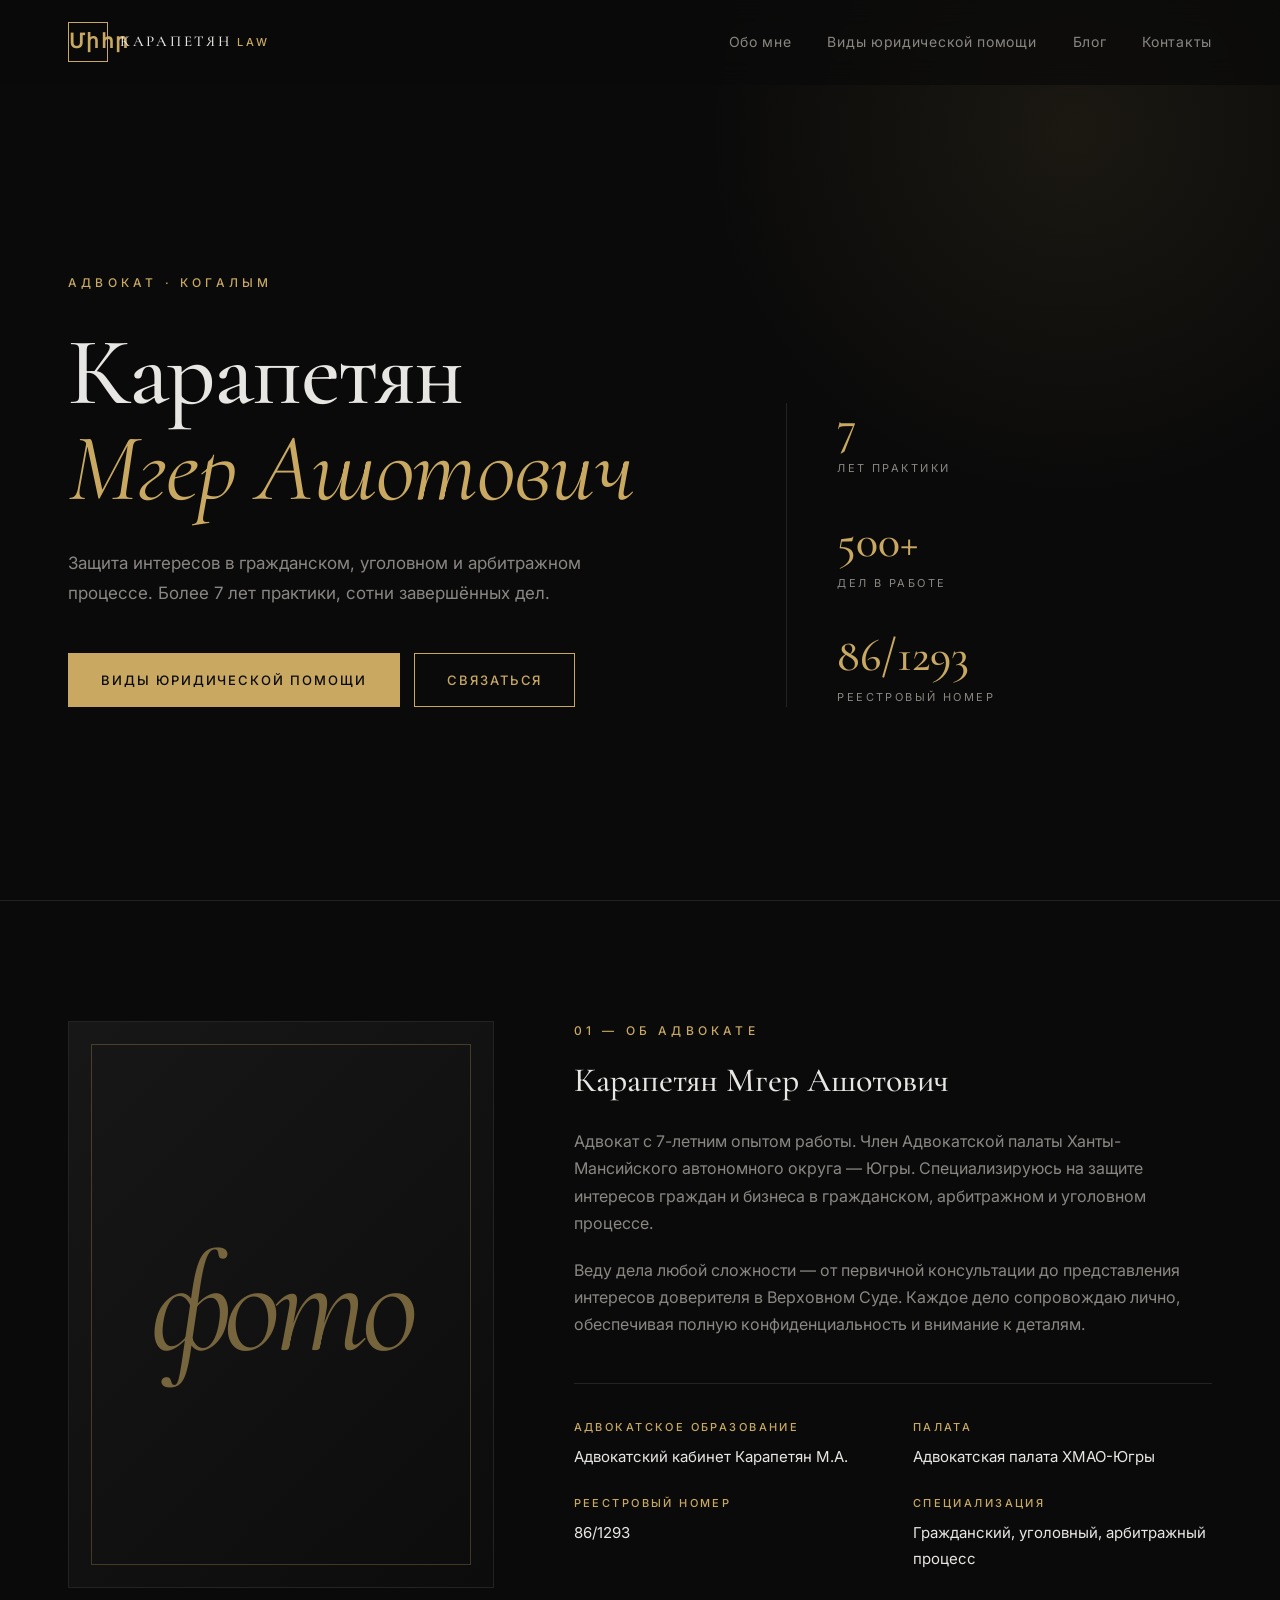
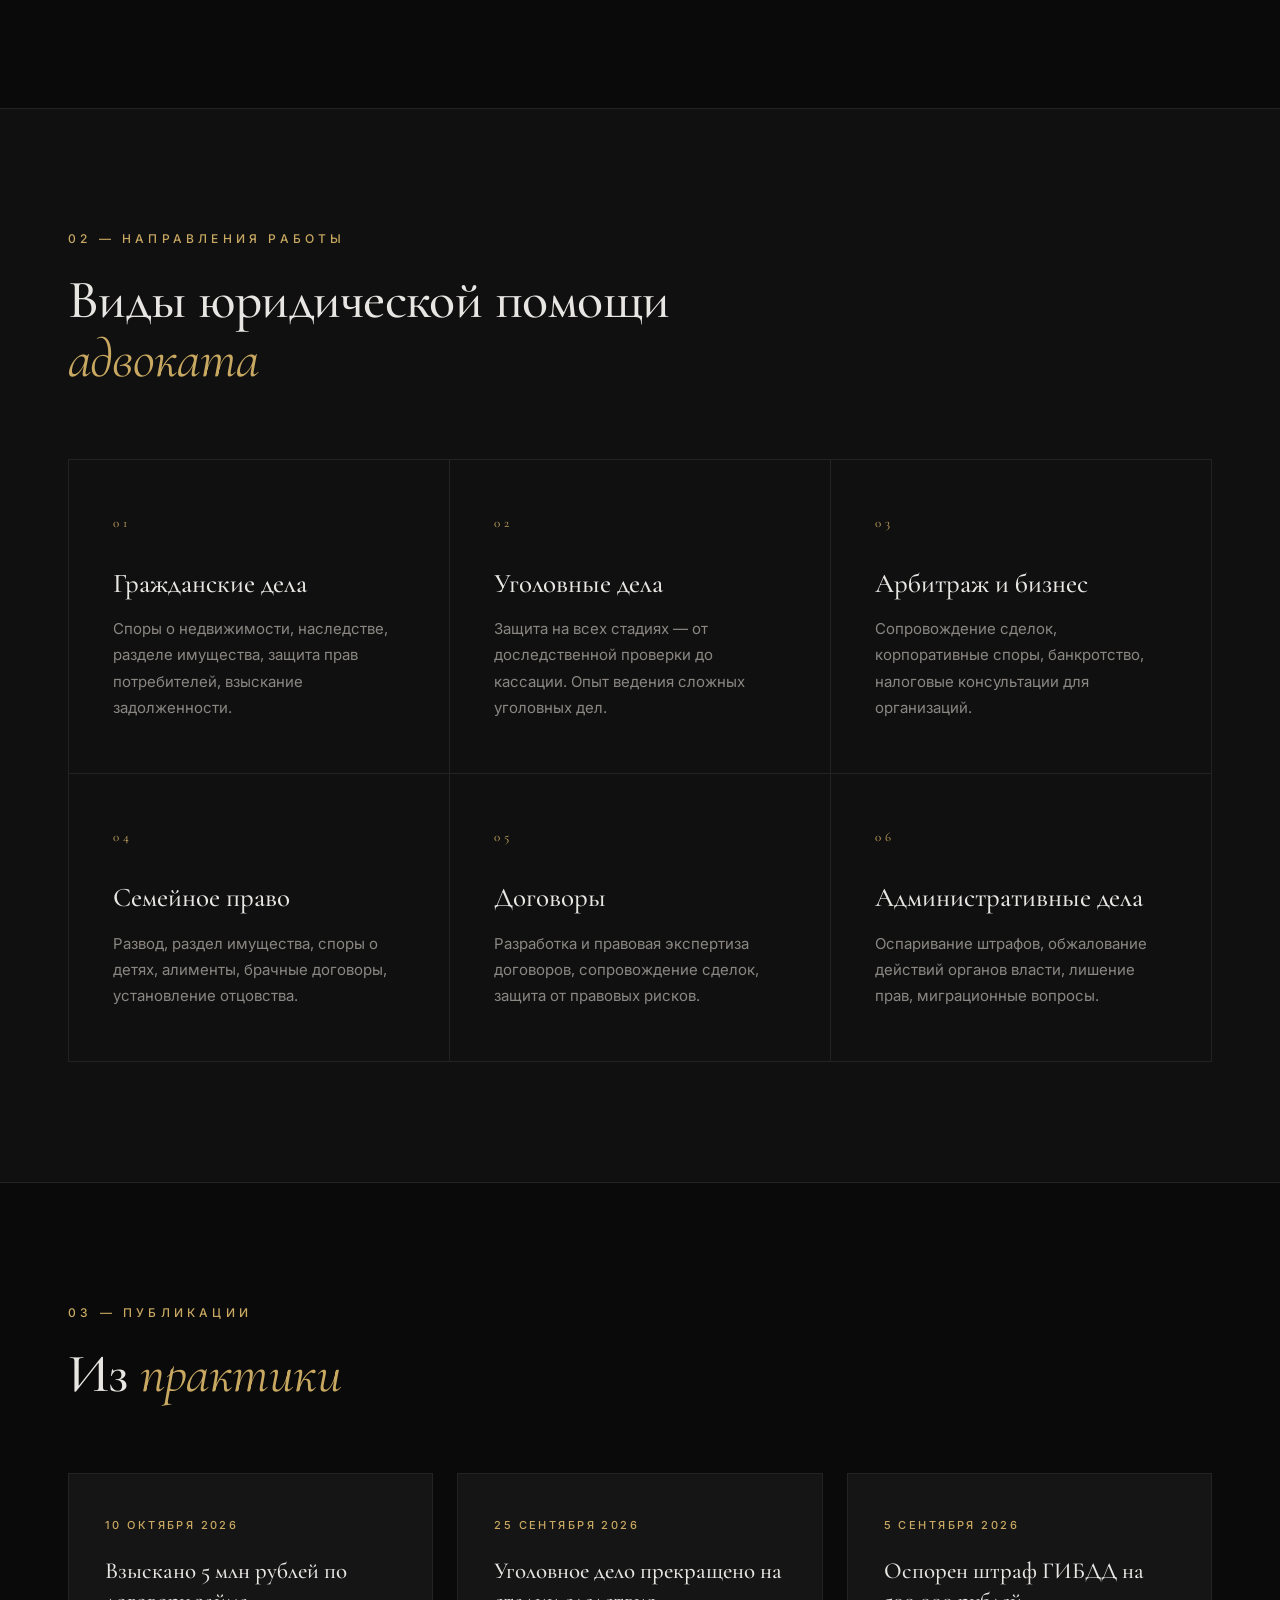
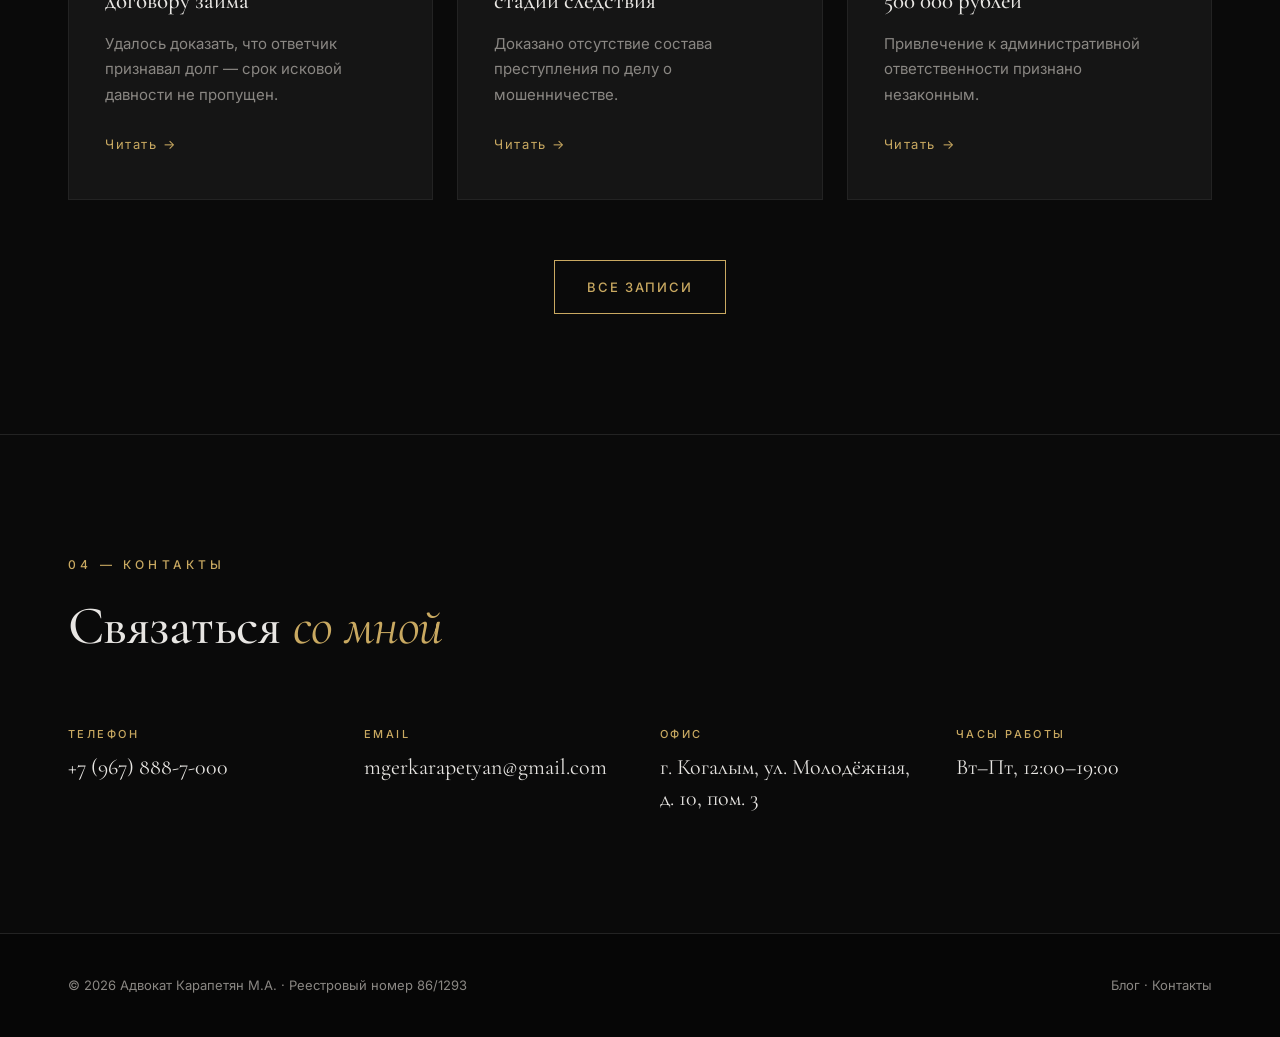
==== index.html @ 5d002a0c "Update index3.html" ====
<!DOCTYPE html>
<html lang="ru">
<head>
    <meta charset="UTF-8">
    <meta name="viewport" content="width=device-width, initial-scale=1.0">
    <meta name="description" content="Адвокат Карапетян Мгер Ашотович — юридическая помощь в г. Когалыме Гражданские, уголовные, арбитражные дела.">
    <title>Адвокат Карапетян М.А. — Юридическая помощь в г. Когалыме</title>

    <!-- Шрифты Google Fonts: Cormorant Garamond (заголовки) + Inter (текст) -->
    <link rel="preconnect" href="https://fonts.googleapis.com">
    <link rel="preconnect" href="https://fonts.gstatic.com" crossorigin>
    <link href="https://fonts.googleapis.com/css2?family=Cormorant+Garamond:ital,wght@0,400;0,500;0,600;1,400;1,500&family=Inter:wght@300;400;500;600&display=swap" rel="stylesheet">

    <!-- Подключение дизайна -->
    <link rel="stylesheet" href="style.css">
</head>
<body>

<!-- ===================== ШАПКА ===================== -->
<header class="site-header" id="siteHeader">
    <div class="container header-inner">
        <a href="index.html" class="logo">
            <span class="logo-mark">Միհր</span>
            <span class="logo-text">КАРАПЕТЯН<em>LAW</em></span>
        </a>
        <nav class="nav" id="nav">
            <a href="#about">Обо мне</a>
            <a href="#services">Виды юридической помощи</a>
            <a href="blog.html">Блог</a>
            <a href="#contacts">Контакты</a>
        </nav>
        <button class="burger" id="burger" aria-label="Открыть меню">
            <span></span><span></span><span></span>
        </button>
    </div>
</header>

<!-- ===================== ГЛАВНЫЙ ЭКРАН ===================== -->
<section class="hero">
    <div class="container hero-inner">
        <div class="hero-text">
            <div class="hero-eyebrow">Адвокат · Когалым</div>
            <h1>Карапетян<br><span>Мгер Ашотович</span></h1>
            <p class="hero-subtitle">
                Защита интересов в гражданском, уголовном и арбитражном процессе.
                Более 7 лет практики, сотни завершённых дел.
            </p>
            <div class="hero-actions">
                <a href="#services" class="btn btn-primary">Виды юридической помощи</a>
                <a href="#contacts" class="btn btn-ghost">Связаться</a>
            </div>
        </div>
        <div class="hero-meta">
            <div class="meta-item">
                <div class="meta-num">7</div>
                <div class="meta-label">лет практики</div>
            </div>
            <div class="meta-item">
                <div class="meta-num">500+</div>
                <div class="meta-label">дел в работе</div>
            </div>
            <div class="meta-item">
                <div class="meta-num">86/1293</div>
                <div class="meta-label">реестровый номер</div>
            </div>
        </div>
    </div>
</section>

<!-- ===================== ОБО МНЕ ===================== -->
<section class="about" id="about">
    <div class="container">
        <div class="about-grid">
            <div class="about-photo">
                <div class="about-photo-monogram">фото</div>
            </div>
            <div class="about-text">
                <span class="section-num">01 — Об адвокате</span>
                <h3>Карапетян Мгер Ашотович</h3>
                <p>
                    Адвокат с 7-летним опытом работы. Член Адвокатской палаты Ханты-Мансийского автономного округа — Югры.
                    Специализируюсь на защите интересов граждан и бизнеса в гражданском,
                    арбитражном и уголовном процессе.
                </p>
                <p>
                    Веду дела любой сложности — от первичной консультации до представления
                    интересов доверителя в Верховном Суде. Каждое дело сопровождаю лично,
                    обеспечивая полную конфиденциальность и внимание к деталям.
                </p>
                <div class="about-facts">
                    <div>
                        <div class="fact-label">Адвокатское образование</div>
                        <div class="fact-value">Адвокатский кабинет Карапетян М.А.</div>
                    </div>
                    <div>
                        <div class="fact-label">Палата</div>
                        <div class="fact-value">Адвокатская палата ХМАО-Югры</div>
                    </div>
                    <div>
                        <div class="fact-label">Реестровый номер</div>
                        <div class="fact-value">86/1293</div>
                    </div>
                    <div>
                        <div class="fact-label">Специализация</div>
                        <div class="fact-value">Гражданский, уголовный, арбитражный процесс</div>
                    </div>
                </div>
            </div>
        </div>
    </div>
</section>

<!-- ===================== ВИДЫ ЮРИДИЧЕСКИХ УСЛУГ ===================== -->
<section class="services" id="services">
    <div class="container">
        <div class="section-head">
            <span class="section-num">02 — Направления работы</span>
            <h2 class="section-title">Виды юридической помощи <em>адвоката</em></h2>
        </div>
        <div class="services-grid">
            <div class="service-card">
                <span class="service-num">01</span>
                <h3>Гражданские дела</h3>
                <p>Споры о недвижимости, наследстве, разделе имущества, защита прав потребителей, взыскание задолженности.</p>
            </div>
            <div class="service-card">
                <span class="service-num">02</span>
                <h3>Уголовные дела</h3>
                <p>Защита на всех стадиях — от доследственной проверки до кассации. Опыт ведения сложных уголовных дел.</p>
            </div>
            <div class="service-card">
                <span class="service-num">03</span>
                <h3>Арбитраж и бизнес</h3>
                <p>Сопровождение сделок, корпоративные споры, банкротство, налоговые консультации для организаций.</p>
            </div>
            <div class="service-card">
                <span class="service-num">04</span>
                <h3>Семейное право</h3>
                <p>Развод, раздел имущества, споры о детях, алименты, брачные договоры, установление отцовства.</p>
            </div>
            <div class="service-card">
                <span class="service-num">05</span>
                <h3>Договоры</h3>
                <p>Разработка и правовая экспертиза договоров, сопровождение сделок, защита от правовых рисков.</p>
            </div>
            <div class="service-card">
                <span class="service-num">06</span>
                <h3>Административные дела</h3>
                <p>Оспаривание штрафов, обжалование действий органов власти, лишение прав, миграционные вопросы.</p>
            </div>
        </div>
    </div>
</section>

<!-- ===================== БЛОГ (анонсы) ===================== -->
<section class="blog" id="blog">
    <div class="container">
        <div class="section-head">
            <span class="section-num">03 — Публикации</span>
            <h2 class="section-title">Из <em>практики</em></h2>
        </div>
        <div class="blog-preview">
            <a href="posts/2026-10-10-vzyskanie-dolga.html" class="post-card">
                <div class="post-date">10 октября 2026</div>
                <h4>Взыскано 5 млн рублей по договору займа</h4>
                <p>Удалось доказать, что ответчик признавал долг — срок исковой давности не пропущен.</p>
                <span class="post-arrow">Читать →</span>
            </a>
            <a href="posts/2026-09-25-ugolovnoe-delo.html" class="post-card">
                <div class="post-date">25 сентября 2026</div>
                <h4>Уголовное дело прекращено на стадии следствия</h4>
                <p>Доказано отсутствие состава преступления по делу о мошенничестве.</p>
                <span class="post-arrow">Читать →</span>
            </a>
            <a href="posts/2026-09-05-shtraf-gibdd.html" class="post-card">
                <div class="post-date">5 сентября 2026</div>
                <h4>Оспорен штраф ГИБДД на 500 000 рублей</h4>
                <p>Привлечение к административной ответственности признано незаконным.</p>
                <span class="post-arrow">Читать →</span>
            </a>
        </div>
        <div class="blog-more">
            <a href="blog.html" class="btn btn-ghost">Все записи</a>
        </div>
    </div>
</section>

<!-- ===================== КОНТАКТЫ ===================== -->
<section class="contacts" id="contacts">
    <div class="container">
        <div class="section-head">
            <span class="section-num">04 — Контакты</span>
            <h2 class="section-title">Связаться <em>со мной</em></h2>
        </div>
        <div class="contacts-grid">
            <div class="contact-item">
                <div class="fact-label">Телефон</div>
                <div class="value"><a href="tel:+79991234567">+7 (967) 888-7-000</a></div>
            </div>
            <div class="contact-item">
                <div class="fact-label">Email</div>
                <div class="value"><a href="mailto:mgerkarapetyan@gmail.com">mgerkarapetyan@gmail.com</a></div>
            </div>
            <div class="contact-item">
                <div class="fact-label">Офис</div>
                <div class="value">г. Когалым, ул. Молодёжная, д. 10, пом. 3</div>
            </div>
            <div class="contact-item">
                <div class="fact-label">Часы работы</div>
                <div class="value">Вт–Пт, 12:00–19:00</div>
            </div>
        </div>
    </div>
</section>

<!-- ===================== ПОДВАЛ ===================== -->
<footer class="site-footer">
    <div class="container footer-inner">
        <div>© <span id="year">2026</span> Адвокат Карапетян М.А. · Реестровый номер 86/1293</div>
        <div><a href="blog.html">Блог</a> · <a href="#contacts">Контакты</a></div>
    </div>
</footer>

<!-- Подключение скриптов -->
<script src="script.js"></script>

</body>
</html>
---- style.css ----
/* =========================================================
   ПЕРЕМЕННЫЕ (цвета, шрифты) — меняйте здесь, применяется везде
   ========================================================= */
:root {
    --bg:        #0a0a0a;   /* основной фон */
    --bg-2:      #101010;   /* фон чередующихся секций */
    --card:      #151515;   /* фон карточек */
    --border:    #232323;   /* тонкие линии-разделители */
    --gold:      #c9a961;   /* акцентный золотой */
    --gold-hi:   #e2c68a;   /* золотой при наведении */
    --text:      #e8e6e3;   /* основной текст */
    --muted:     #8a8783;   /* второстепенный текст */
    --serif:     'Cormorant Garamond', Georgia, serif;
    --sans:      'Inter', system-ui, -apple-system, sans-serif;
}

/* =========================================================
   БАЗА
   ========================================================= */
* { margin: 0; padding: 0; box-sizing: border-box; }
html { scroll-behavior: smooth; }
body {
    background: var(--bg);
    color: var(--text);
    font-family: var(--sans);
    font-size: 16px;
    line-height: 1.7;
    -webkit-font-smoothing: antialiased;
    overflow-x: hidden;
}
img { max-width: 100%; display: block; }
a { color: inherit; }

.container {
    max-width: 1200px;
    margin: 0 auto;
    padding: 0 28px;
}

/* =========================================================
   ШАПКА
   ========================================================= */
.site-header {
    position: fixed;
    top: 0; left: 0; right: 0;
    z-index: 100;
    padding: 22px 0;
    background: rgba(10, 10, 10, 0.72);
    backdrop-filter: blur(14px);
    -webkit-backdrop-filter: blur(14px);
    border-bottom: 1px solid transparent;
    transition: padding 0.3s ease, border-color 0.3s ease;
}
.site-header.scrolled {
    padding: 14px 0;
    border-bottom-color: var(--border);
}
.header-inner {
    display: flex;
    justify-content: space-between;
    align-items: center;
    gap: 30px;
}
.logo {
    display: flex;
    align-items: center;
    gap: 12px;
    text-decoration: none;
    color: var(--text);
    font-family: var(--serif);
    letter-spacing: 0.08em;
}
.logo-mark {
    width: 40px; height: 40px;
    border: 1px solid var(--gold);
    color: var(--gold);
    display: grid; place-items: center;
    font-size: 20px;
    font-family: var(--serif);
    font-weight: 600;
}
.logo-text {
    font-size: 15px;
    font-weight: 500;
    letter-spacing: 0.18em;
}
.logo-text em {
    color: var(--gold);
    font-style: normal;
    font-family: var(--sans);
    font-size: 11px;
    letter-spacing: 0.28em;
    margin-left: 6px;
}
.nav {
    display: flex;
    gap: 36px;
}
.nav a {
    color: var(--muted);
    text-decoration: none;
    font-size: 14px;
    letter-spacing: 0.05em;
    transition: color 0.3s;
    position: relative;
}
.nav a:hover { color: var(--gold); }
.nav a::after {
    content: '';
    position: absolute;
    left: 0; bottom: -6px;
    width: 0; height: 1px;
    background: var(--gold);
    transition: width 0.3s;
}
.nav a:hover::after { width: 100%; }

.burger {
    display: none;
    background: none;
    border: none;
    cursor: pointer;
    width: 28px; height: 20px;
    position: relative;
    z-index: 200;
}
.burger span {
    position: absolute;
    left: 0;
    width: 100%; height: 1px;
    background: var(--text);
    transition: 0.3s;
}
.burger span:nth-child(1) { top: 0; }
.burger span:nth-child(2) { top: 9px; }
.burger span:nth-child(3) { top: 18px; }
.burger.active span:nth-child(1) { top: 9px; transform: rotate(45deg); }
.burger.active span:nth-child(2) { opacity: 0; }
.burger.active span:nth-child(3) { top: 9px; transform: rotate(-45deg); }

/* =========================================================
   ГЛАВНЫЙ ЭКРАН
   ========================================================= */
.hero {
    padding: 200px 0 120px;
    min-height: 100vh;
    display: flex;
    align-items: center;
    position: relative;
    overflow: hidden;
}
.hero::before {
    content: '';
    position: absolute;
    top: -30%; right: -15%;
    width: 800px; height: 800px;
    background: radial-gradient(circle, rgba(201, 169, 97, 0.09), transparent 65%);
    pointer-events: none;
}
.hero-inner {
    display: grid;
    grid-template-columns: 1.5fr 1fr;
    gap: 80px;
    align-items: end;
    position: relative;
    z-index: 1;
    width: 100%;
}
.hero-eyebrow {
    color: var(--gold);
    font-size: 12px;
    letter-spacing: 0.35em;
    text-transform: uppercase;
    margin-bottom: 32px;
    font-weight: 500;
}
.hero h1 {
    font-family: var(--serif);
    font-size: clamp(48px, 7.5vw, 104px);
    line-height: 1;
    font-weight: 500;
    letter-spacing: -0.015em;
    margin-bottom: 32px;
}
.hero h1 span {
    color: var(--gold);
    font-style: italic;
    font-weight: 400;
}
.hero-subtitle {
    color: var(--muted);
    font-size: 17px;
    max-width: 520px;
    margin-bottom: 44px;
    line-height: 1.75;
}
.hero-actions {
    display: flex;
    gap: 14px;
    flex-wrap: wrap;
}

.btn {
    display: inline-flex;
    align-items: center;
    gap: 10px;
    padding: 15px 32px;
    font-size: 13px;
    letter-spacing: 0.15em;
    text-decoration: none;
    text-transform: uppercase;
    font-weight: 500;
    transition: all 0.3s ease;
    border: 1px solid var(--gold);
    cursor: pointer;
    font-family: var(--sans);
}
.btn-primary {
    background: var(--gold);
    color: #0a0a0a;
}
.btn-primary:hover {
    background: transparent;
    color: var(--gold);
}
.btn-ghost {
    background: transparent;
    color: var(--gold);
}
.btn-ghost:hover {
    background: var(--gold);
    color: #0a0a0a;
}

.hero-meta {
    display: flex;
    flex-direction: column;
    gap: 40px;
    border-left: 1px solid var(--border);
    padding-left: 50px;
}
.meta-num {
    font-family: var(--serif);
    font-size: 46px;
    color: var(--gold);
    line-height: 1;
    margin-bottom: 10px;
    font-weight: 500;
}
.meta-label {
    font-size: 11px;
    letter-spacing: 0.22em;
    text-transform: uppercase;
    color: var(--muted);
}

/* =========================================================
   ОБЩИЕ ЗАГОЛОВКИ СЕКЦИЙ
   ========================================================= */
section { padding: 120px 0; }
.section-head { margin-bottom: 70px; max-width: 640px; }
.section-num {
    color: var(--gold);
    font-size: 12px;
    letter-spacing: 0.35em;
    text-transform: uppercase;
    margin-bottom: 20px;
    display: block;
    font-weight: 500;
}
.section-title {
    font-family: var(--serif);
    font-size: clamp(34px, 4.5vw, 54px);
    line-height: 1.1;
    font-weight: 500;
    letter-spacing: -0.01em;
}
.section-title em {
    color: var(--gold);
    font-style: italic;
    font-weight: 400;
}

/* =========================================================
   ОБО МНЕ
   ========================================================= */
.about { border-top: 1px solid var(--border); }
.about-grid {
    display: grid;
    grid-template-columns: 1fr 1.5fr;
    gap: 80px;
    align-items: start;
}
.about-photo {
    aspect-ratio: 3/4;
    background: linear-gradient(135deg, #171717, #0c0c0c);
    border: 1px solid var(--border);
    display: grid; place-items: center;
    position: relative;
    overflow: hidden;
}
.about-photo::before {
    content: '';
    position: absolute;
    inset: 22px;
    border: 1px solid rgba(201, 169, 97, 0.28);
    pointer-events: none;
}
.about-photo-monogram {
    font-family: var(--serif);
    font-size: 140px;
    color: var(--gold);
    font-style: italic;
    font-weight: 400;
    opacity: 0.55;
    letter-spacing: -0.05em;
}
.about-text h3 {
    font-family: var(--serif);
    font-size: 34px;
    font-weight: 500;
    margin-bottom: 26px;
    line-height: 1.2;
}
.about-text p {
    color: var(--muted);
    margin-bottom: 20px;
    font-size: 16px;
}
.about-facts {
    margin-top: 44px;
    padding-top: 34px;
    border-top: 1px solid var(--border);
    display: grid;
    grid-template-columns: 1fr 1fr;
    gap: 24px 40px;
}
.fact-label {
    font-size: 11px;
    letter-spacing: 0.22em;
    text-transform: uppercase;
    color: var(--gold);
    margin-bottom: 8px;
    font-weight: 500;
}
.fact-value {
    color: var(--text);
    font-size: 15px;
}

/* =========================================================
   УСЛУГИ
   ========================================================= */
.services {
    background: var(--bg-2);
    border-top: 1px solid var(--border);
    border-bottom: 1px solid var(--border);
}
.services-grid {
    display: grid;
    grid-template-columns: repeat(3, 1fr);
    gap: 1px;
    background: var(--border);
    border: 1px solid var(--border);
}
.service-card {
    background: var(--bg-2);
    padding: 52px 44px;
    transition: background 0.4s;
}
.service-card:hover { background: #161616; }
.service-num {
    font-family: var(--serif);
    font-size: 13px;
    color: var(--gold);
    letter-spacing: 0.28em;
    margin-bottom: 34px;
    display: block;
}
.service-card h3 {
    font-family: var(--serif);
    font-size: 27px;
    font-weight: 500;
    margin-bottom: 16px;
    line-height: 1.2;
}
.service-card p {
    color: var(--muted);
    font-size: 15px;
    line-height: 1.75;
}

/* =========================================================
   БЛОГ (анонсы на главной)
   ========================================================= */
.blog-preview {
    display: grid;
    grid-template-columns: repeat(3, 1fr);
    gap: 24px;
}
.post-card {
    display: block;
    padding: 42px 36px;
    background: var(--card);
    border: 1px solid var(--border);
    text-decoration: none;
    color: inherit;
    transition: border-color 0.3s, transform 0.3s;
}
.post-card:hover {
    border-color: var(--gold);
    transform: translateY(-4px);
}
.post-date {
    font-size: 11px;
    letter-spacing: 0.22em;
    text-transform: uppercase;
    color: var(--gold);
    margin-bottom: 22px;
    font-weight: 500;
}
.post-card h4 {
    font-family: var(--serif);
    font-size: 23px;
    font-weight: 500;
    line-height: 1.3;
    margin-bottom: 14px;
}
.post-card p {
    color: var(--muted);
    font-size: 15px;
    line-height: 1.7;
}
.post-arrow {
    display: inline-block;
    margin-top: 26px;
    color: var(--gold);
    font-size: 13px;
    letter-spacing: 0.12em;
    transition: transform 0.3s;
}
.post-card:hover .post-arrow { transform: translateX(6px); }

.blog-more { text-align: center; margin-top: 60px; }

/* =========================================================
   КОНТАКТЫ
   ========================================================= */
.contacts {
    background: var(--bg);
    border-top: 1px solid var(--border);
}
.contacts-grid {
    display: grid;
    grid-template-columns: repeat(4, 1fr);
    gap: 40px;
    margin-top: 60px;
}
.contact-item .value {
    font-family: var(--serif);
    font-size: 22px;
    color: var(--text);
    line-height: 1.4;
}
.contact-item .value a {
    color: var(--text);
    text-decoration: none;
    transition: color 0.3s;
}
.contact-item .value a:hover { color: var(--gold); }

/* =========================================================
   ПОДВАЛ
   ========================================================= */
.site-footer {
    padding: 40px 0;
    background: #060606;
    border-top: 1px solid var(--border);
    color: var(--muted);
    font-size: 13px;
}
.footer-inner {
    display: flex;
    justify-content: space-between;
    align-items: center;
    gap: 20px;
    flex-wrap: wrap;
}
.footer-inner a {
    color: var(--muted);
    text-decoration: none;
    transition: color 0.3s;
}
.footer-inner a:hover { color: var(--gold); }

/* =========================================================
   СТРАНИЦА БЛОГА (список) и ОТДЕЛЬНОЙ ЗАПИСИ
   ========================================================= */
.page-hero {
    padding: 180px 0 60px;
    border-bottom: 1px solid var(--border);
}
.page-hero .section-num { margin-bottom: 24px; }

.post-single {
    padding: 80px 0 120px;
}
.post-single .container { max-width: 780px; }
.post-single .post-date { margin-bottom: 24px; }
.post-single h1 {
    font-family: var(--serif);
    font-size: clamp(34px, 5vw, 54px);
    line-height: 1.15;
    font-weight: 500;
    margin-bottom: 40px;
    letter-spacing: -0.01em;
}
.post-single article p {
    color: var(--text);
    font-size: 17px;
    line-height: 1.85;
    margin-bottom: 22px;
}
.post-single article h2 {
    font-family: var(--serif);
    font-size: 30px;
    font-weight: 500;
    margin: 48px 0 20px;
    color: var(--gold);
}
.post-single article ul {
    margin: 0 0 22px 22px;
    color: var(--text);
}
.post-single article li { margin-bottom: 8px; }
.post-back {
    display: inline-block;
    margin-top: 60px;
    color: var(--gold);
    text-decoration: none;
    font-size: 13px;
    letter-spacing: 0.15em;
    text-transform: uppercase;
}
.post-back:hover { color: var(--gold-hi); }

/* =========================================================
   АДАПТИВ
   ========================================================= */
@media (max-width: 1000px) {
    .services-grid { grid-template-columns: repeat(2, 1fr); }
    .blog-preview { grid-template-columns: 1fr; }
    .contacts-grid { grid-template-columns: repeat(2, 1fr); }
}

@media (max-width: 900px) {
    .hero-inner { grid-template-columns: 1fr; gap: 60px; }
    .hero-meta {
        border-left: none;
        border-top: 1px solid var(--border);
        padding-left: 0;
        padding-top: 40px;
        flex-direction: row;
        flex-wrap: wrap;
        gap: 30px;
    }
    .about-grid { grid-template-columns: 1fr; gap: 50px; }
    .about-photo { max-width: 380px; }
    .nav {
        position: fixed;
        top: 0; right: -100%;
        width: 78%; height: 100vh;
        background: var(--bg);
        flex-direction: column;
        padding: 120px 40px 40px;
        gap: 30px;
        transition: right 0.4s ease;
        border-left: 1px solid var(--border);
    }
    .nav.active { right: 0; }
    .nav a { font-size: 22px; }
    .burger { display: block; }
    section { padding: 80px 0; }
    .section-head { margin-bottom: 50px; }
}

@media (max-width: 560px) {
    .container { padding: 0 20px; }
    .hero { padding: 150px 0 70px; }
    .hero-actions { width: 100%; }
    .btn { flex: 1; justify-content: center; padding: 14px 18px; font-size: 12px; }
    .services-grid { grid-template-columns: 1fr; }
    .service-card { padding: 36px 28px; }
    .post-card { padding: 32px 26px; }
    .contacts-grid { grid-template-columns: 1fr; gap: 30px; }
    .about-facts { grid-template-columns: 1fr; }
}
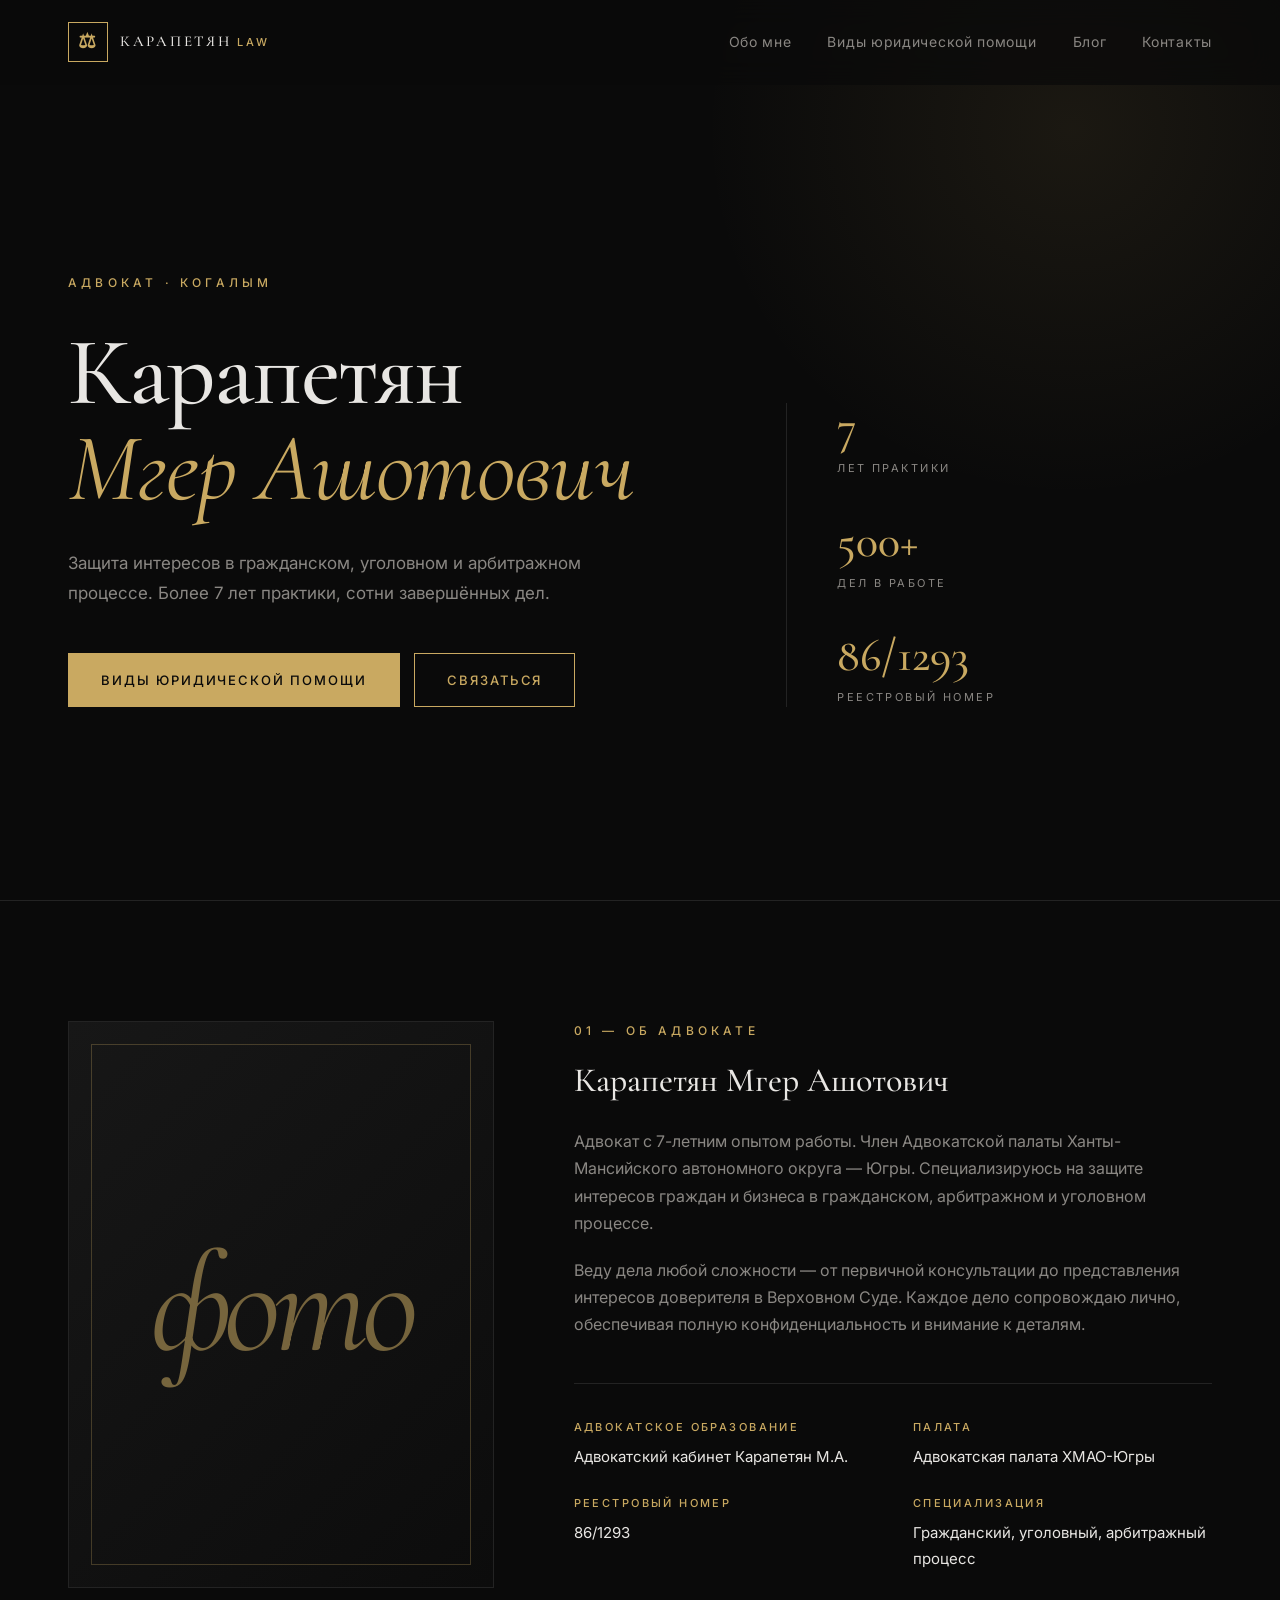
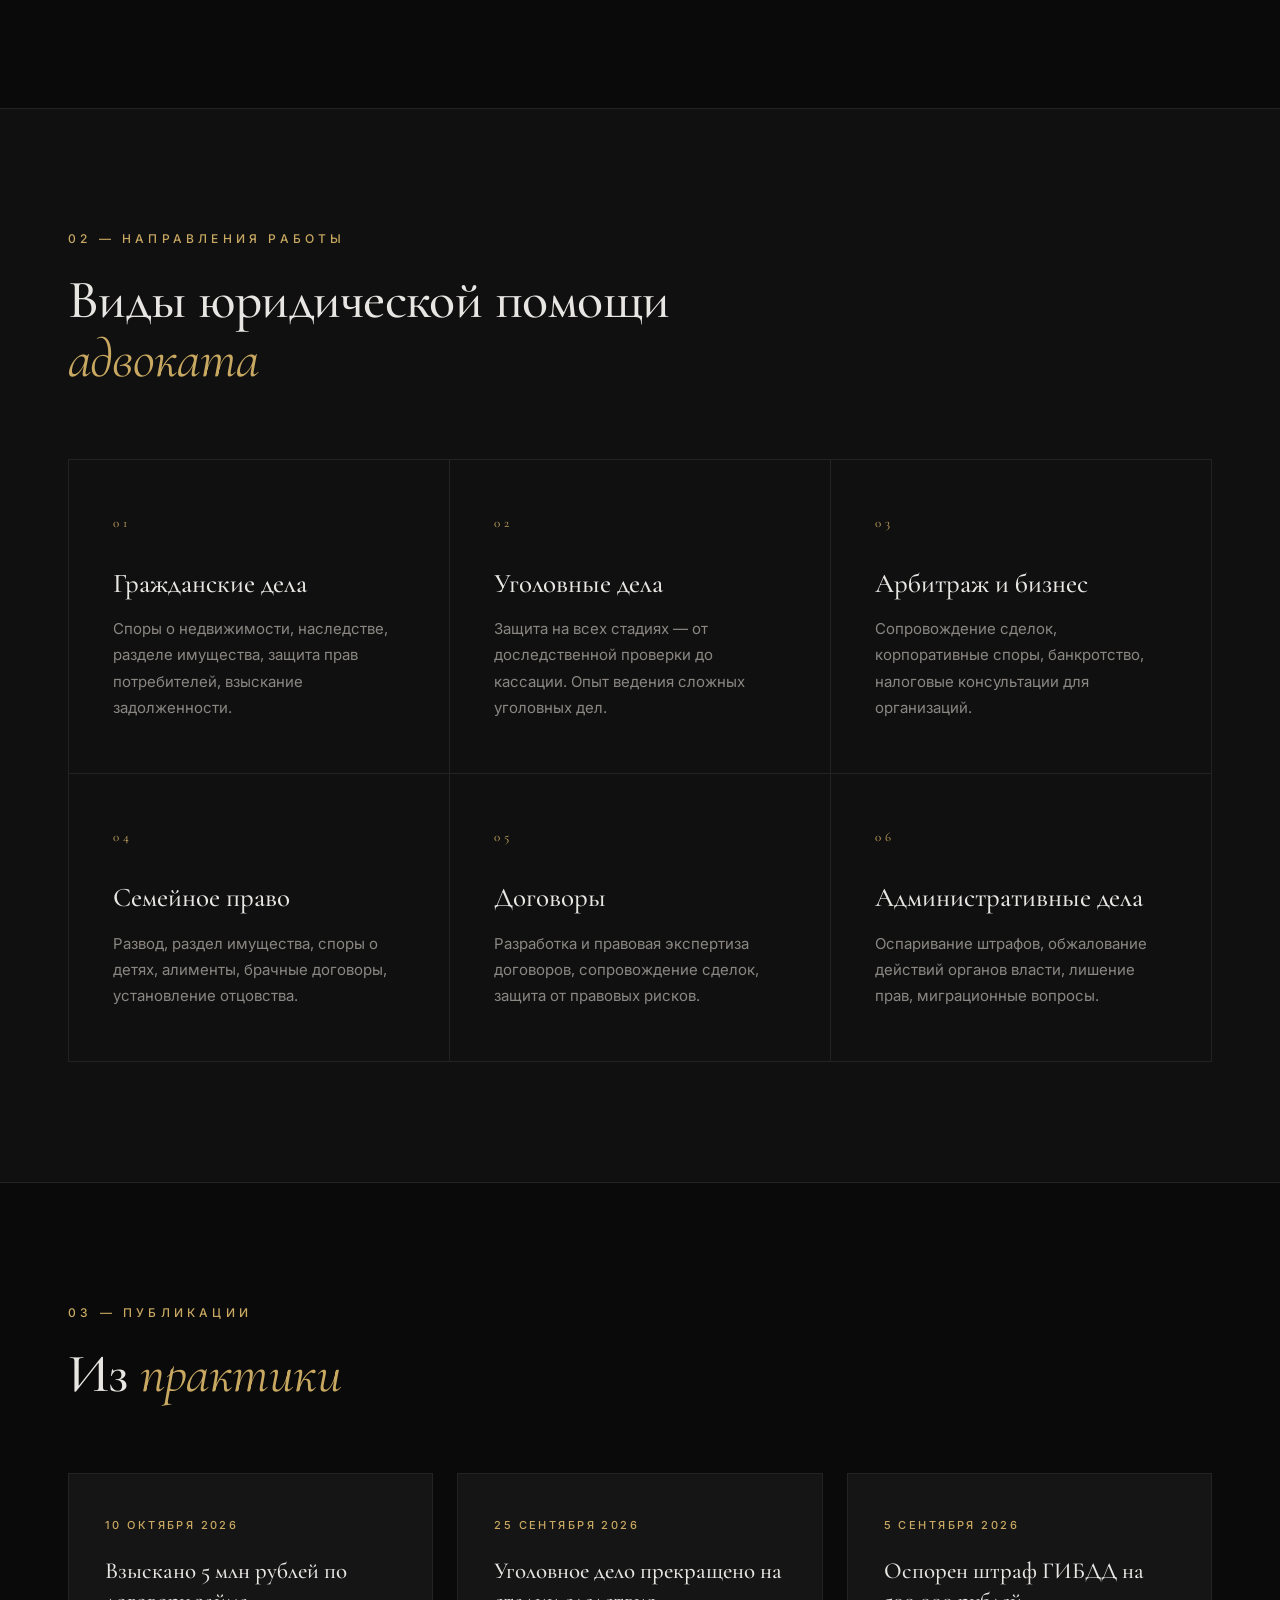
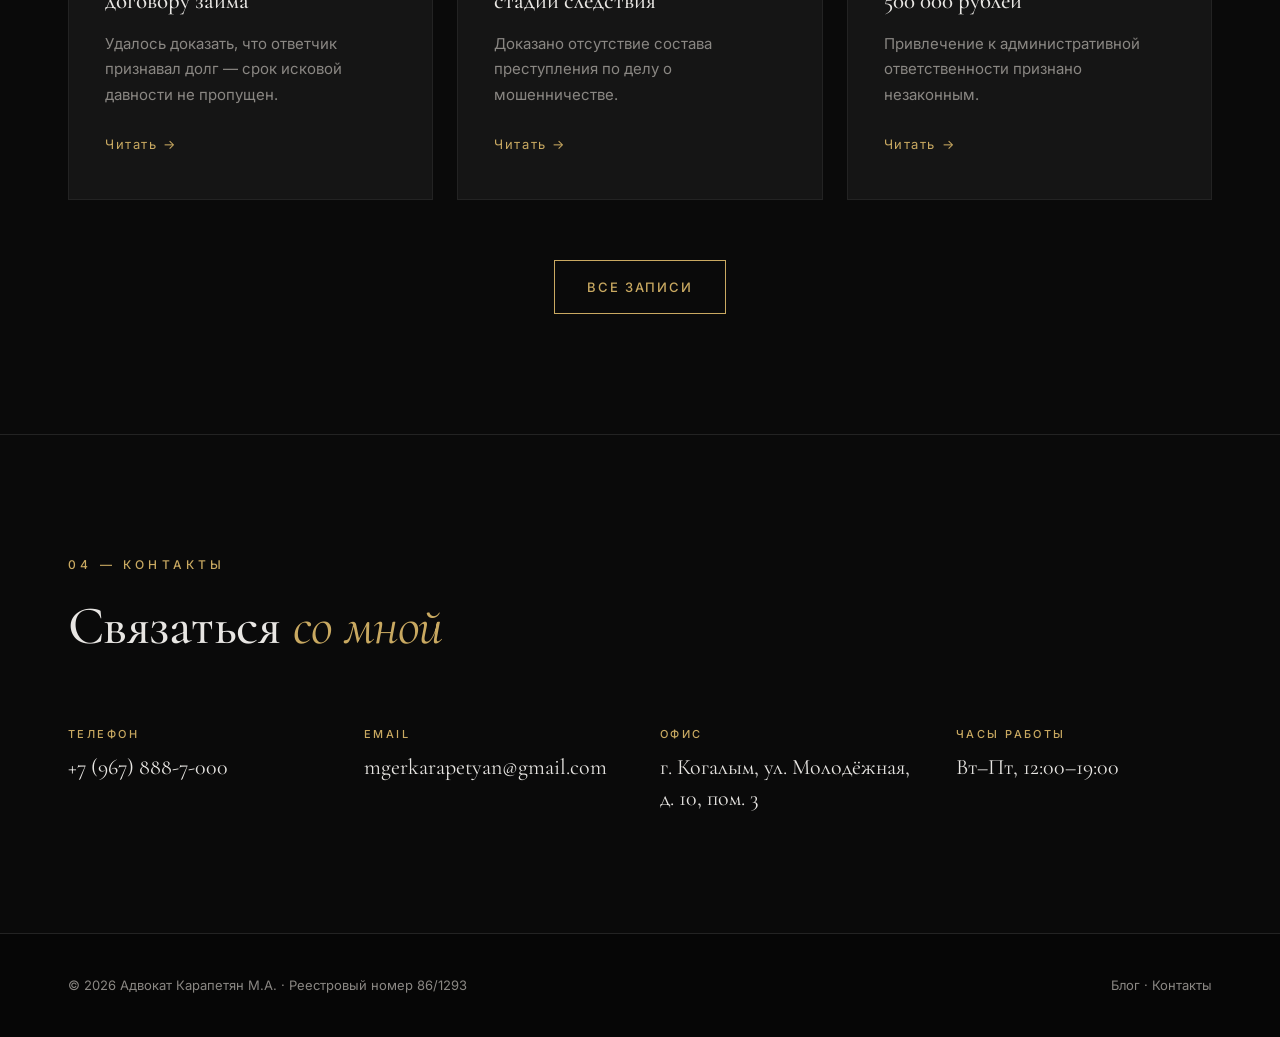
==== commit 38a81709: "Update index4.html" ====
--- a/index.html
+++ b/index.html
@@ -20,7 +20,7 @@
 <header class="site-header" id="siteHeader">
     <div class="container header-inner">
         <a href="index.html" class="logo">
-            <span class="logo-mark">Միհր</span>
+            <span class="logo-mark">⚖</span>
             <span class="logo-text">КАРАПЕТЯН<em>LAW</em></span>
         </a>
         <nav class="nav" id="nav">
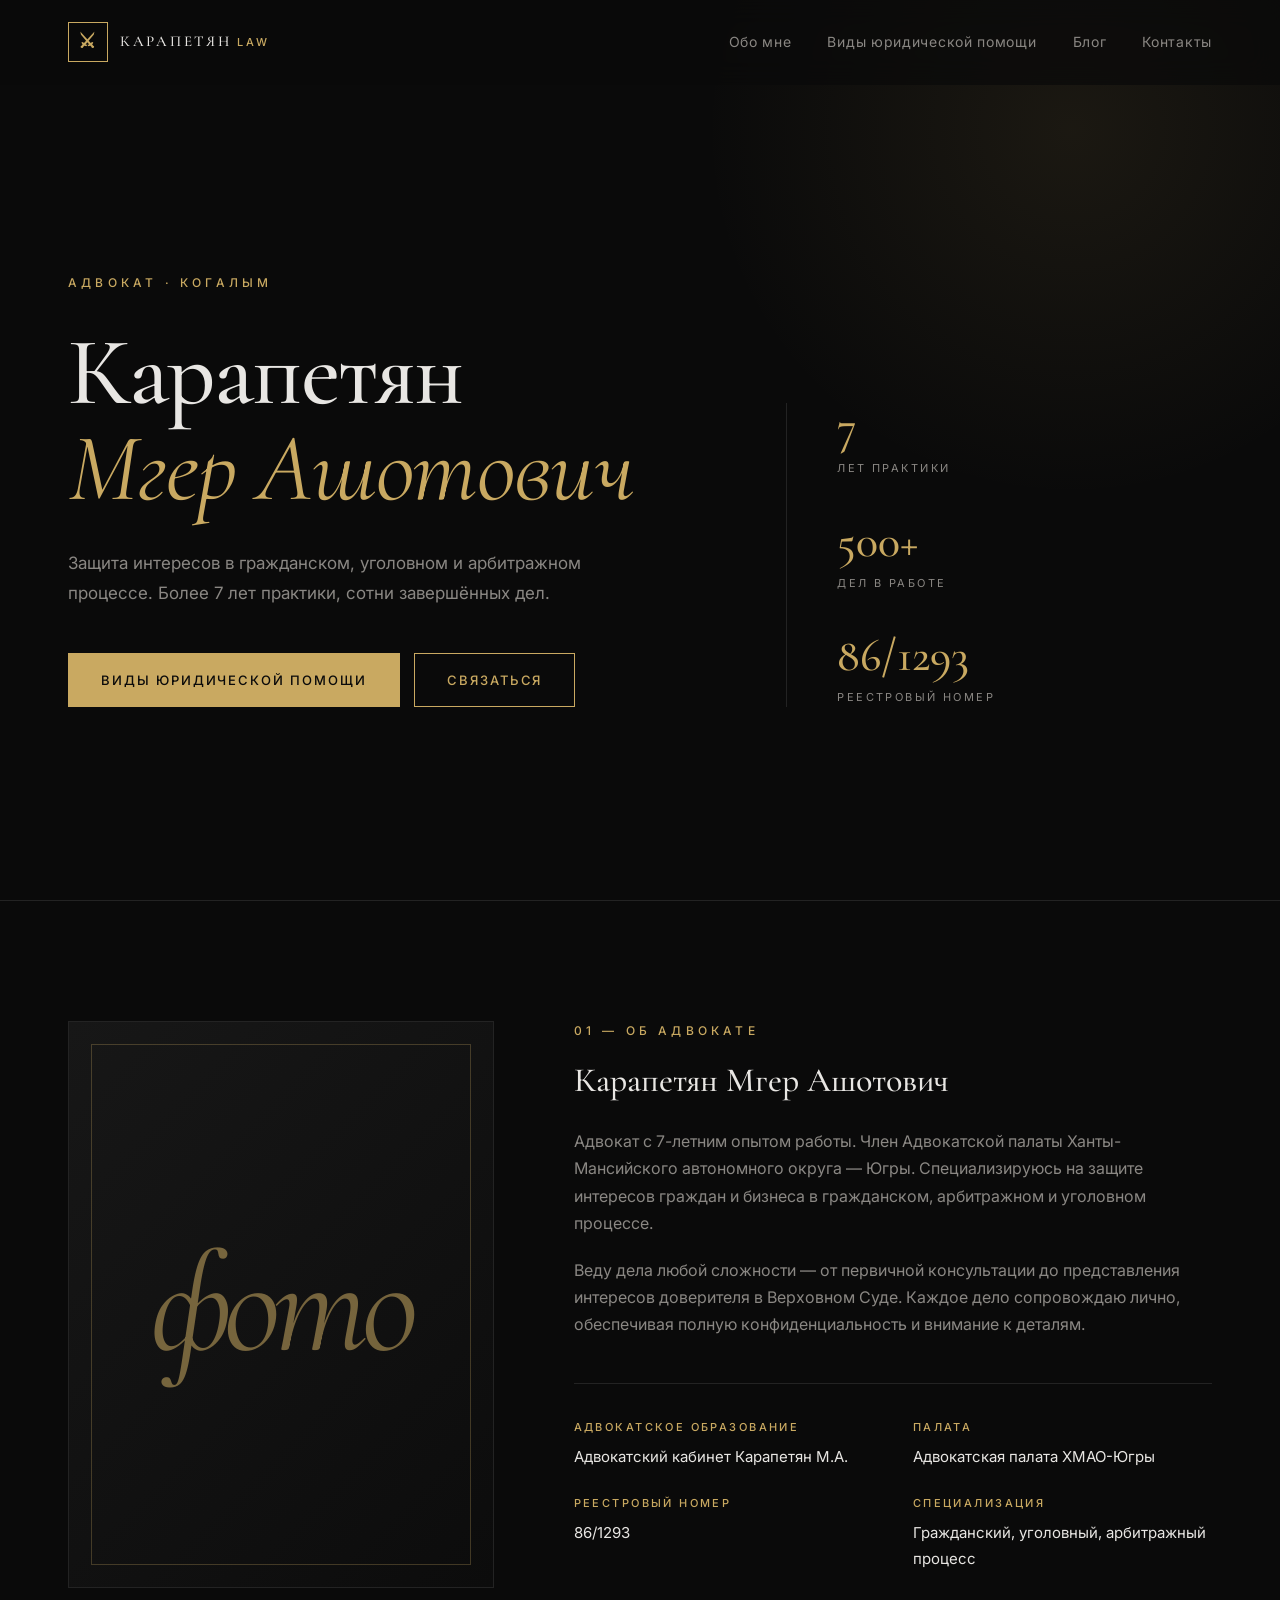
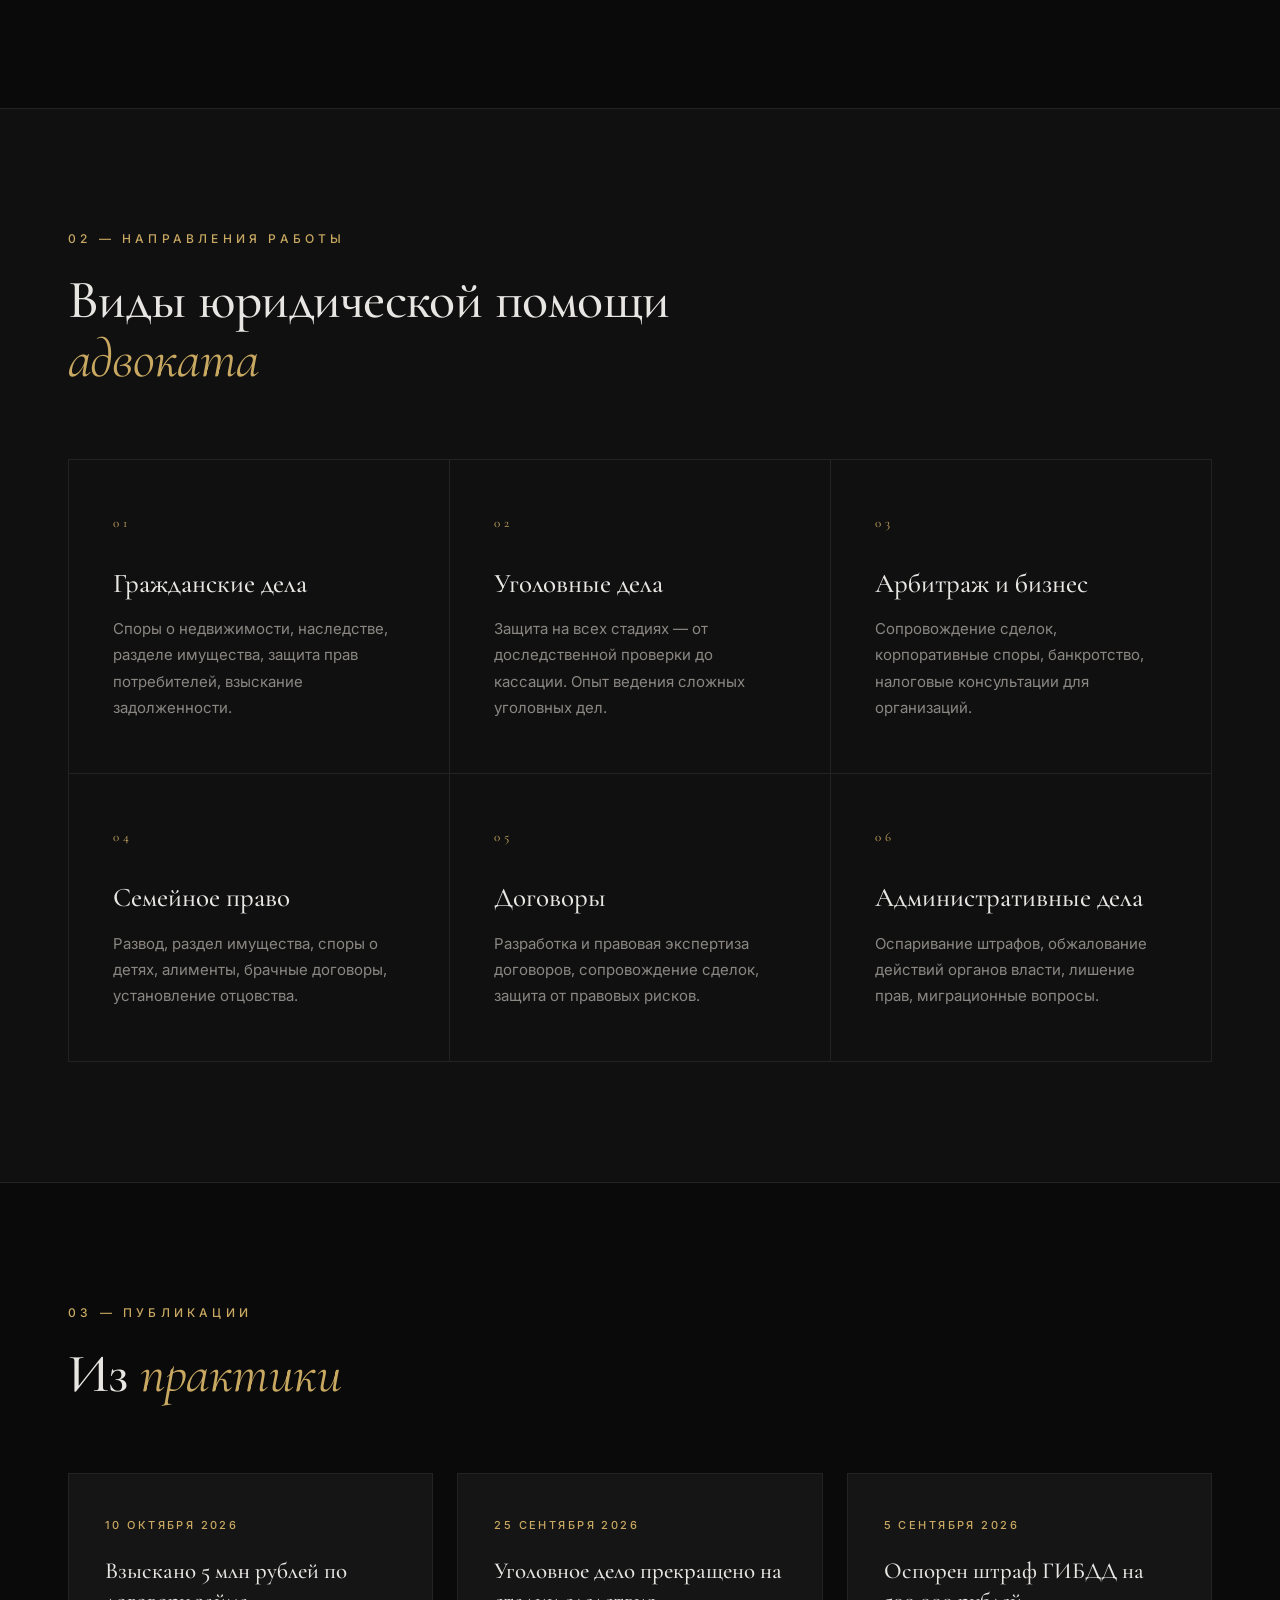
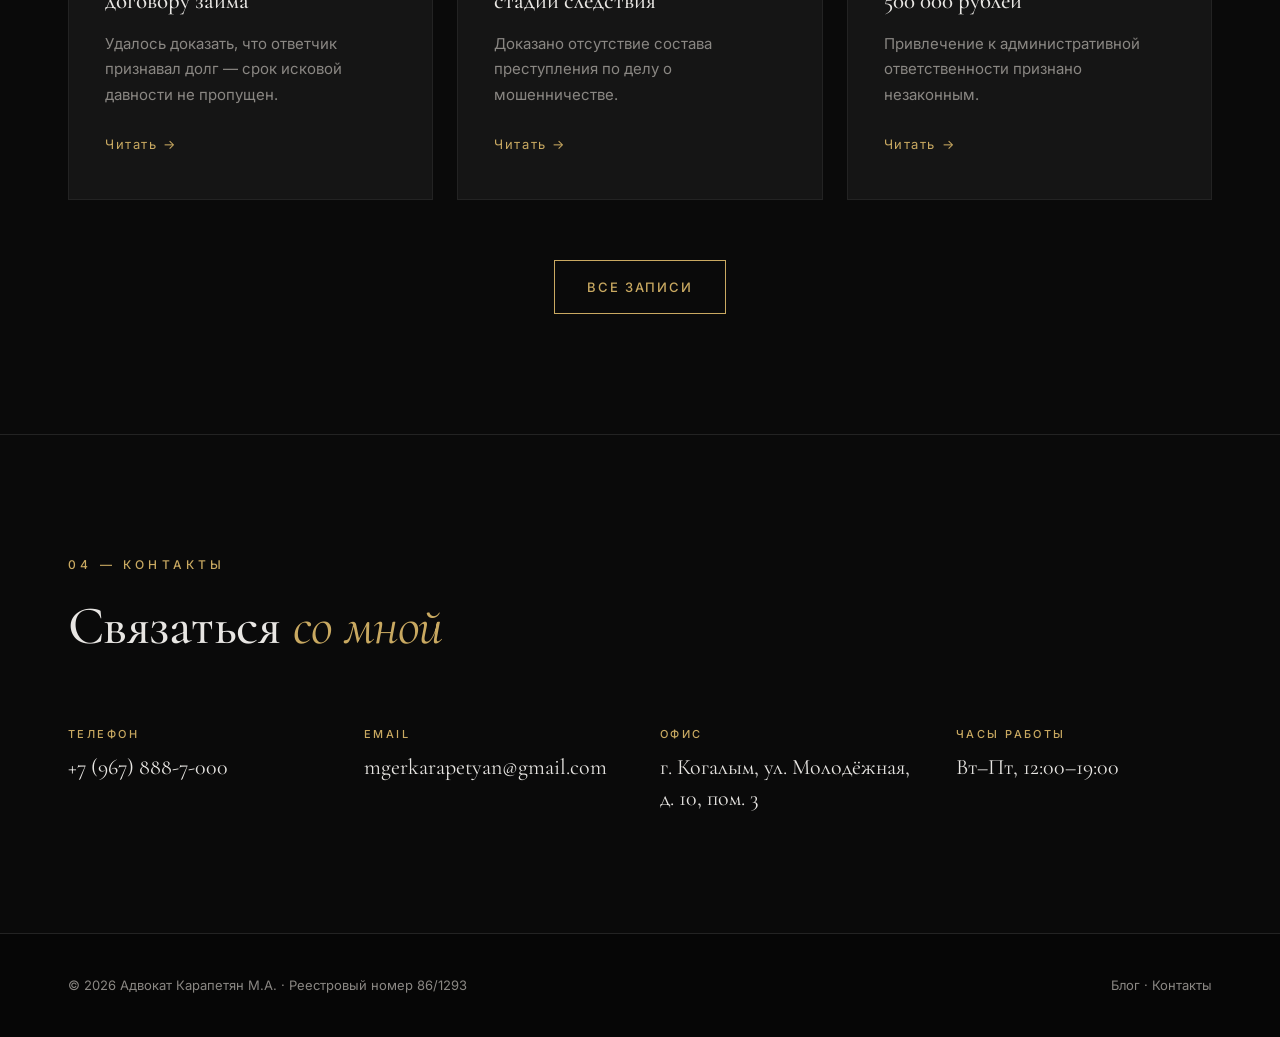
==== commit 750b6682: "Update index5.html" ====
--- a/index.html
+++ b/index.html
@@ -20,7 +20,7 @@
 <header class="site-header" id="siteHeader">
     <div class="container header-inner">
         <a href="index.html" class="logo">
-            <span class="logo-mark">⚖</span>
+            <span class="logo-mark">⚔</span>
             <span class="logo-text">КАРАПЕТЯН<em>LAW</em></span>
         </a>
         <nav class="nav" id="nav">
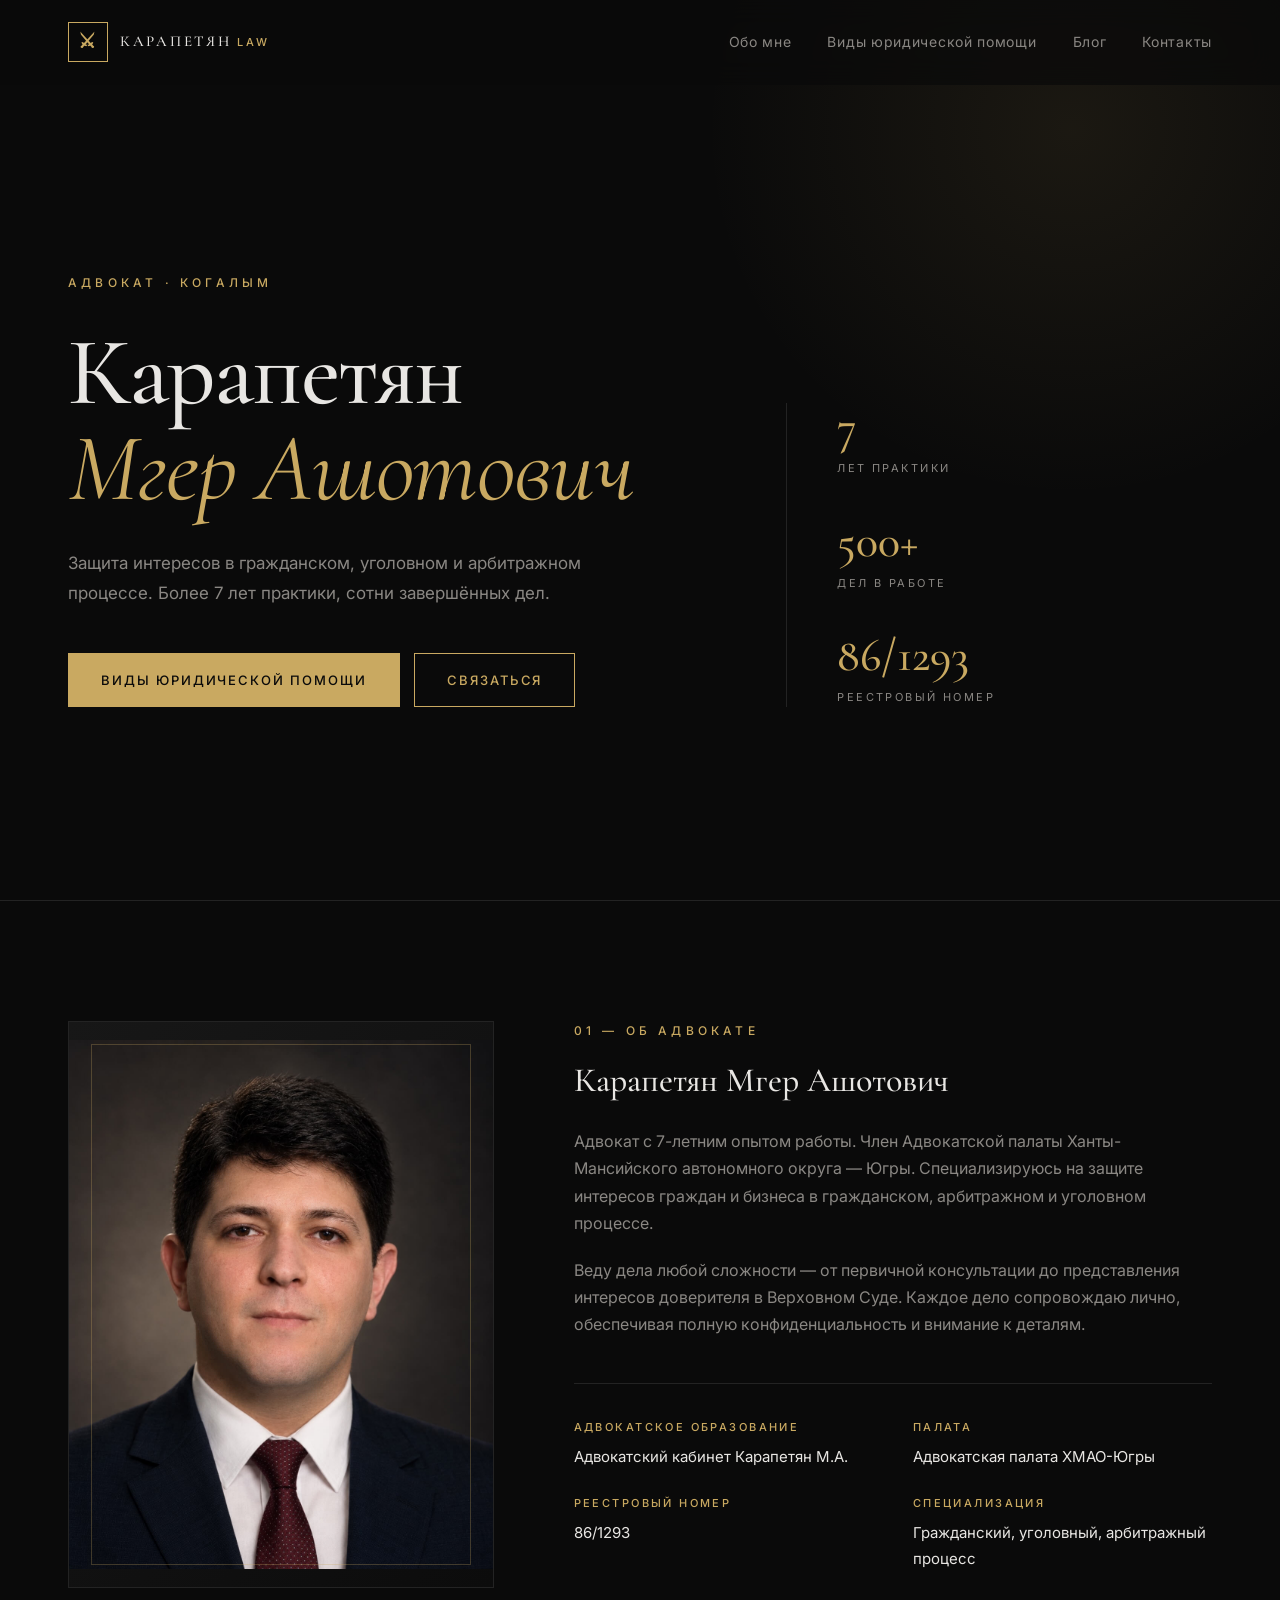
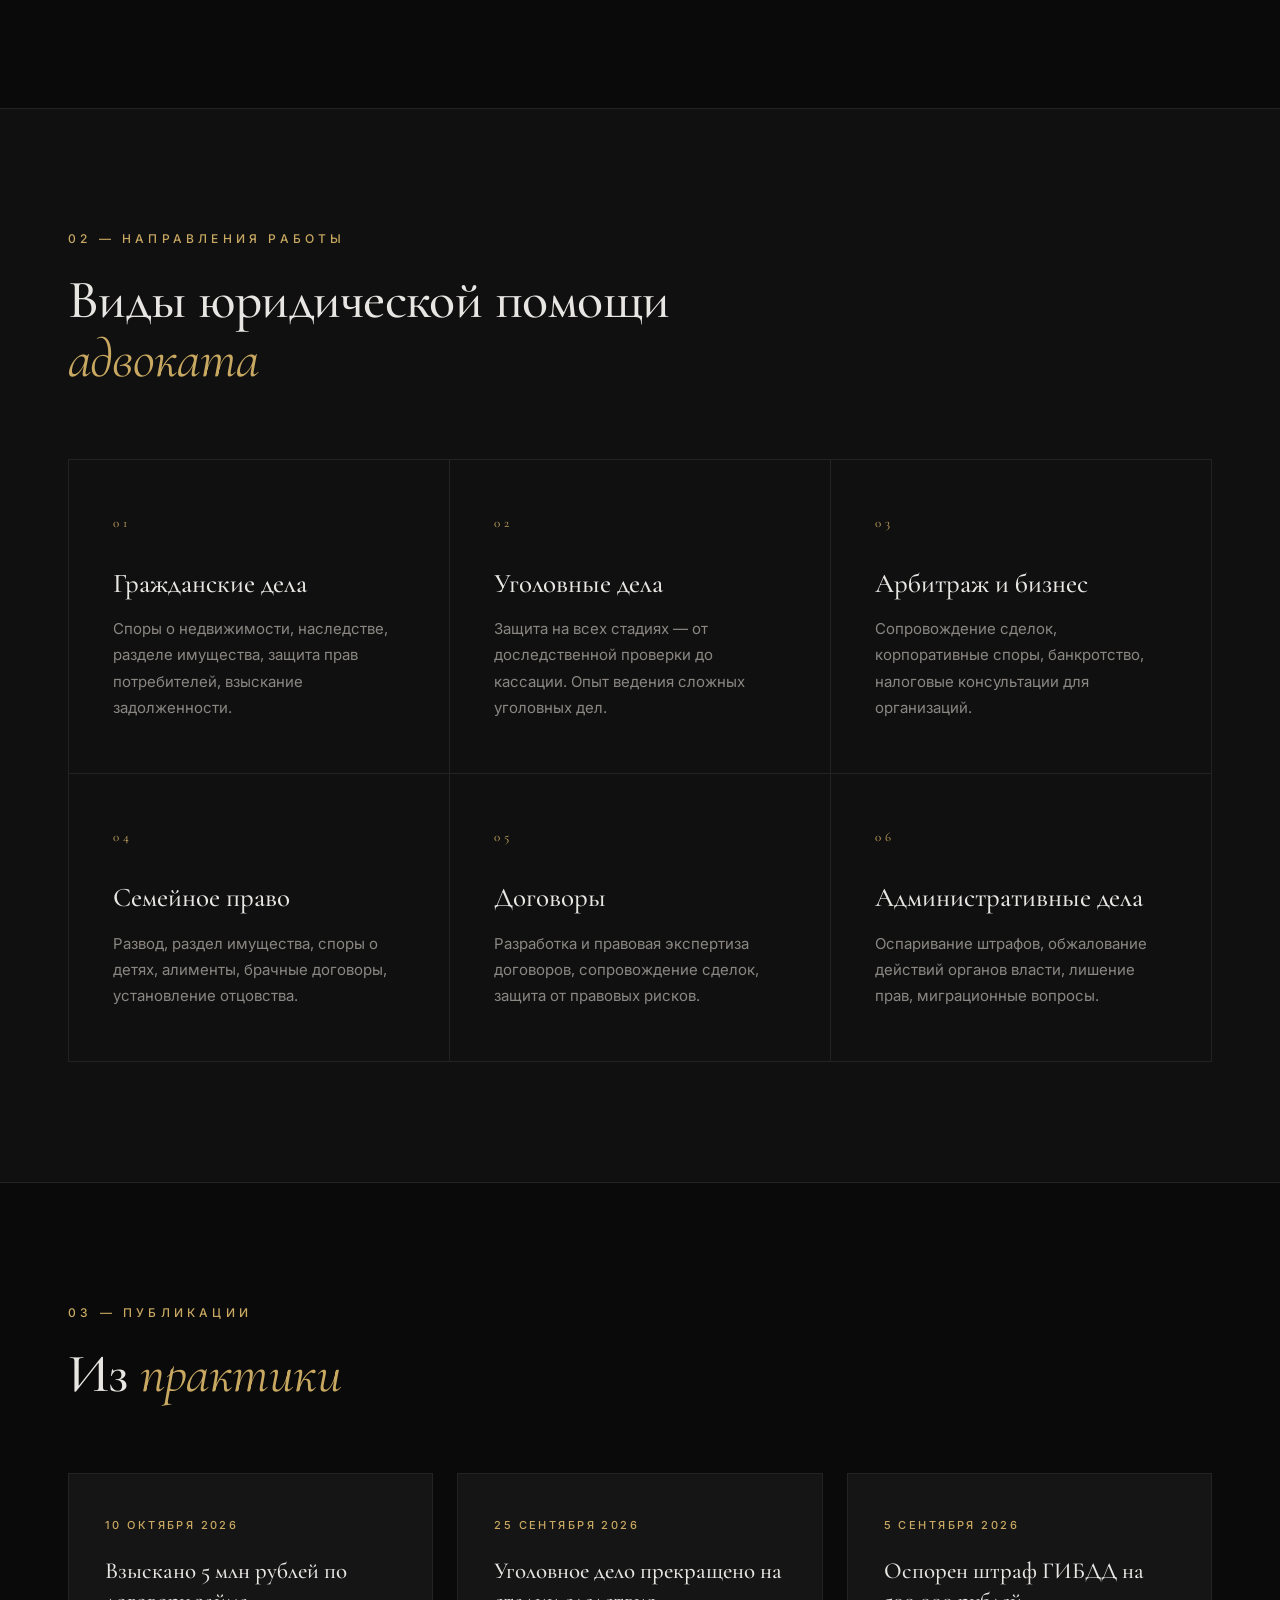
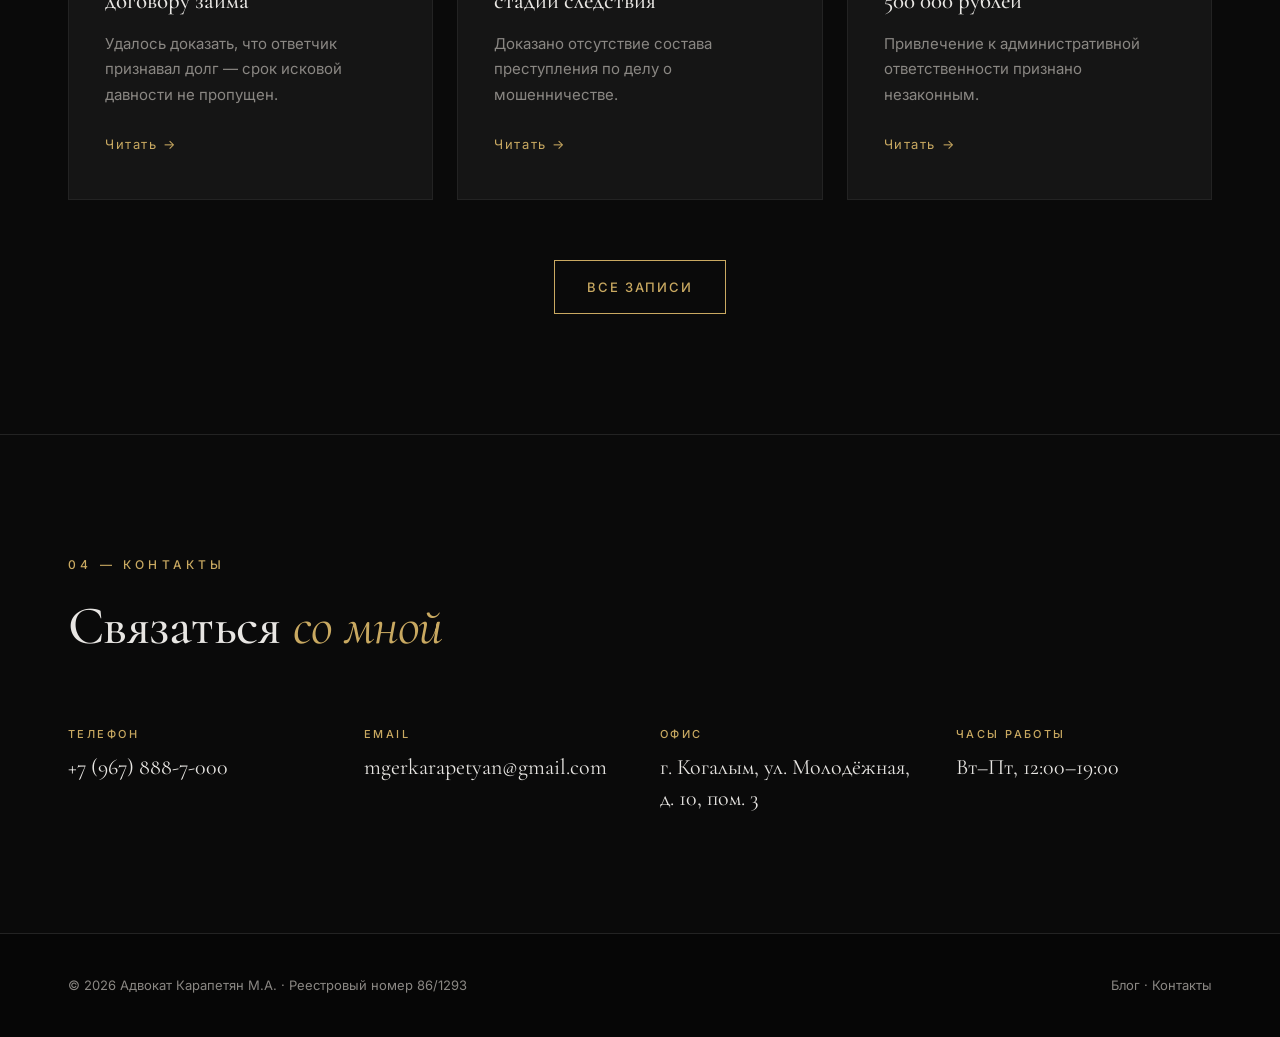
==== commit ea57812b: "Update index фото.html" ====
--- a/index.html
+++ b/index.html
@@ -72,7 +72,7 @@
     <div class="container">
         <div class="about-grid">
             <div class="about-photo">
-                <div class="about-photo-monogram">фото</div>
+    <img src="karapetyan1.jpg" alt="Адвокат Карапетян">
             </div>
             <div class="about-text">
                 <span class="section-num">01 — Об адвокате</span>
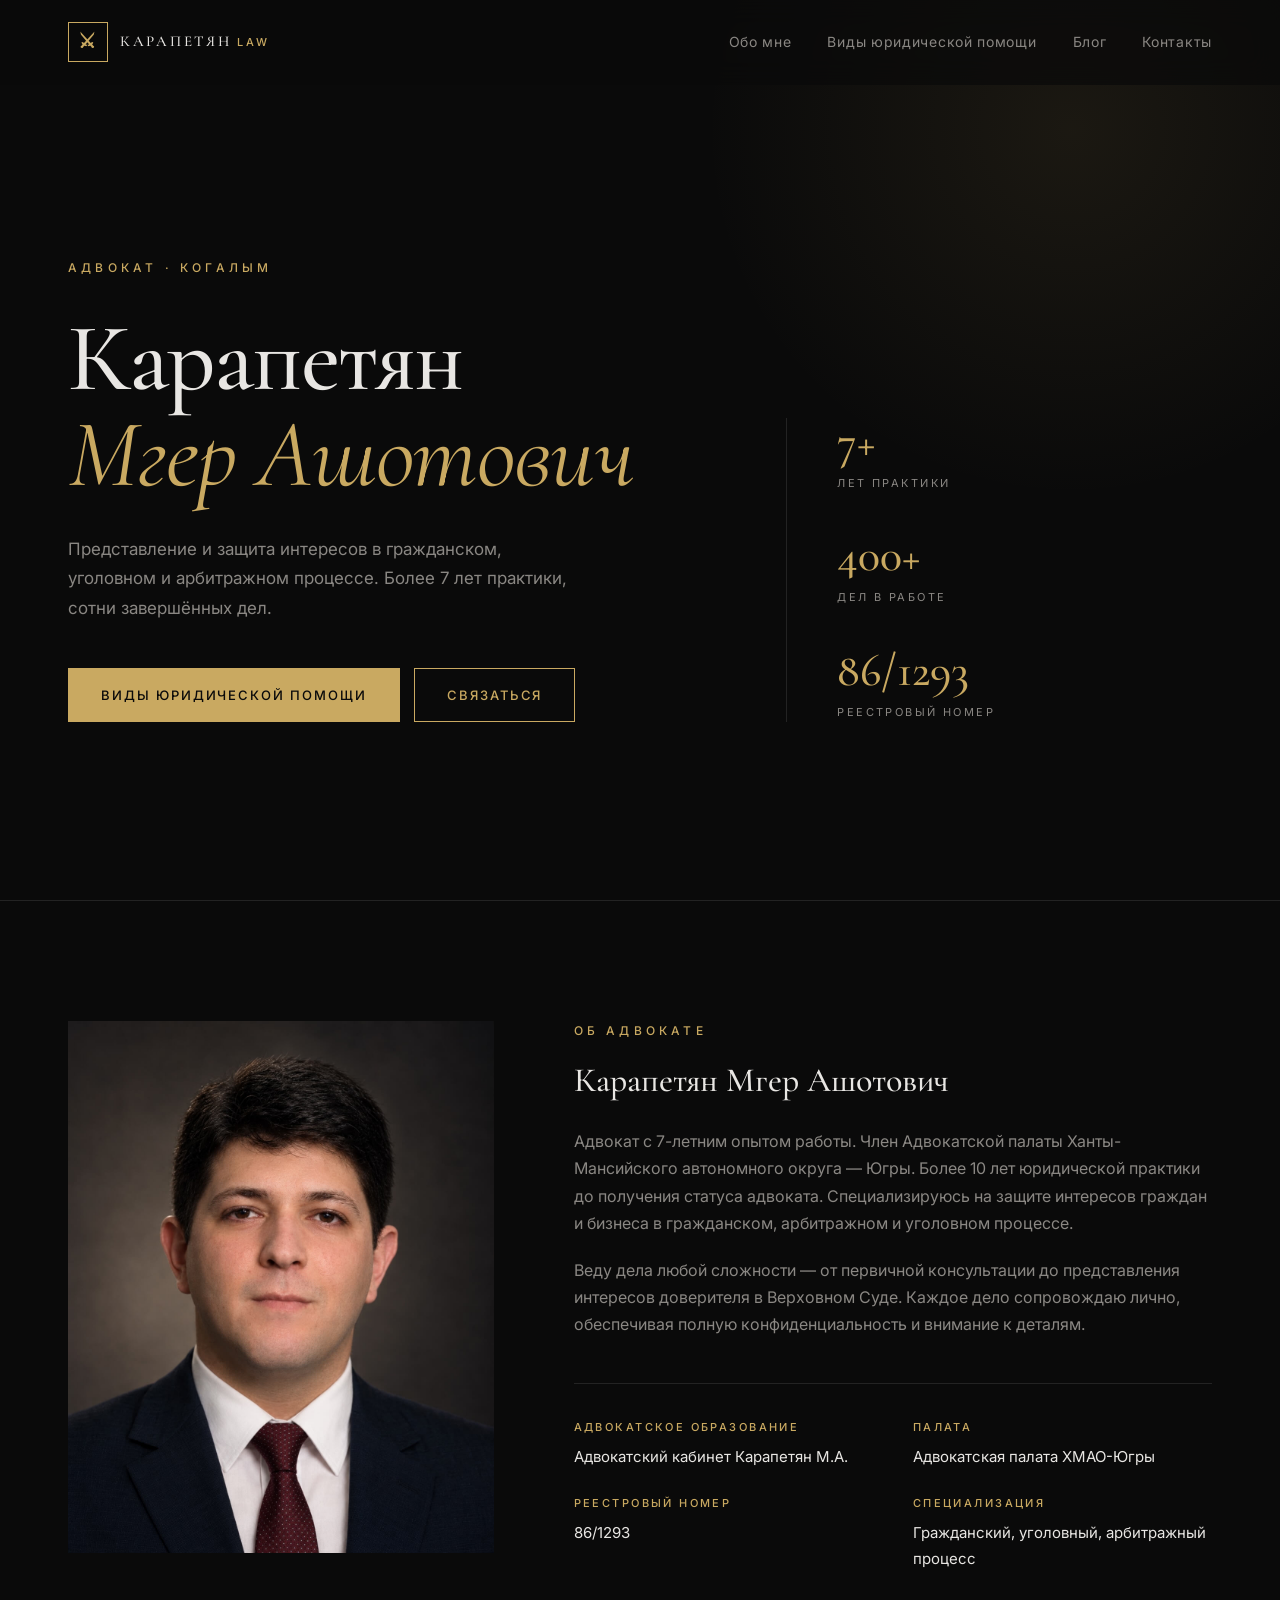
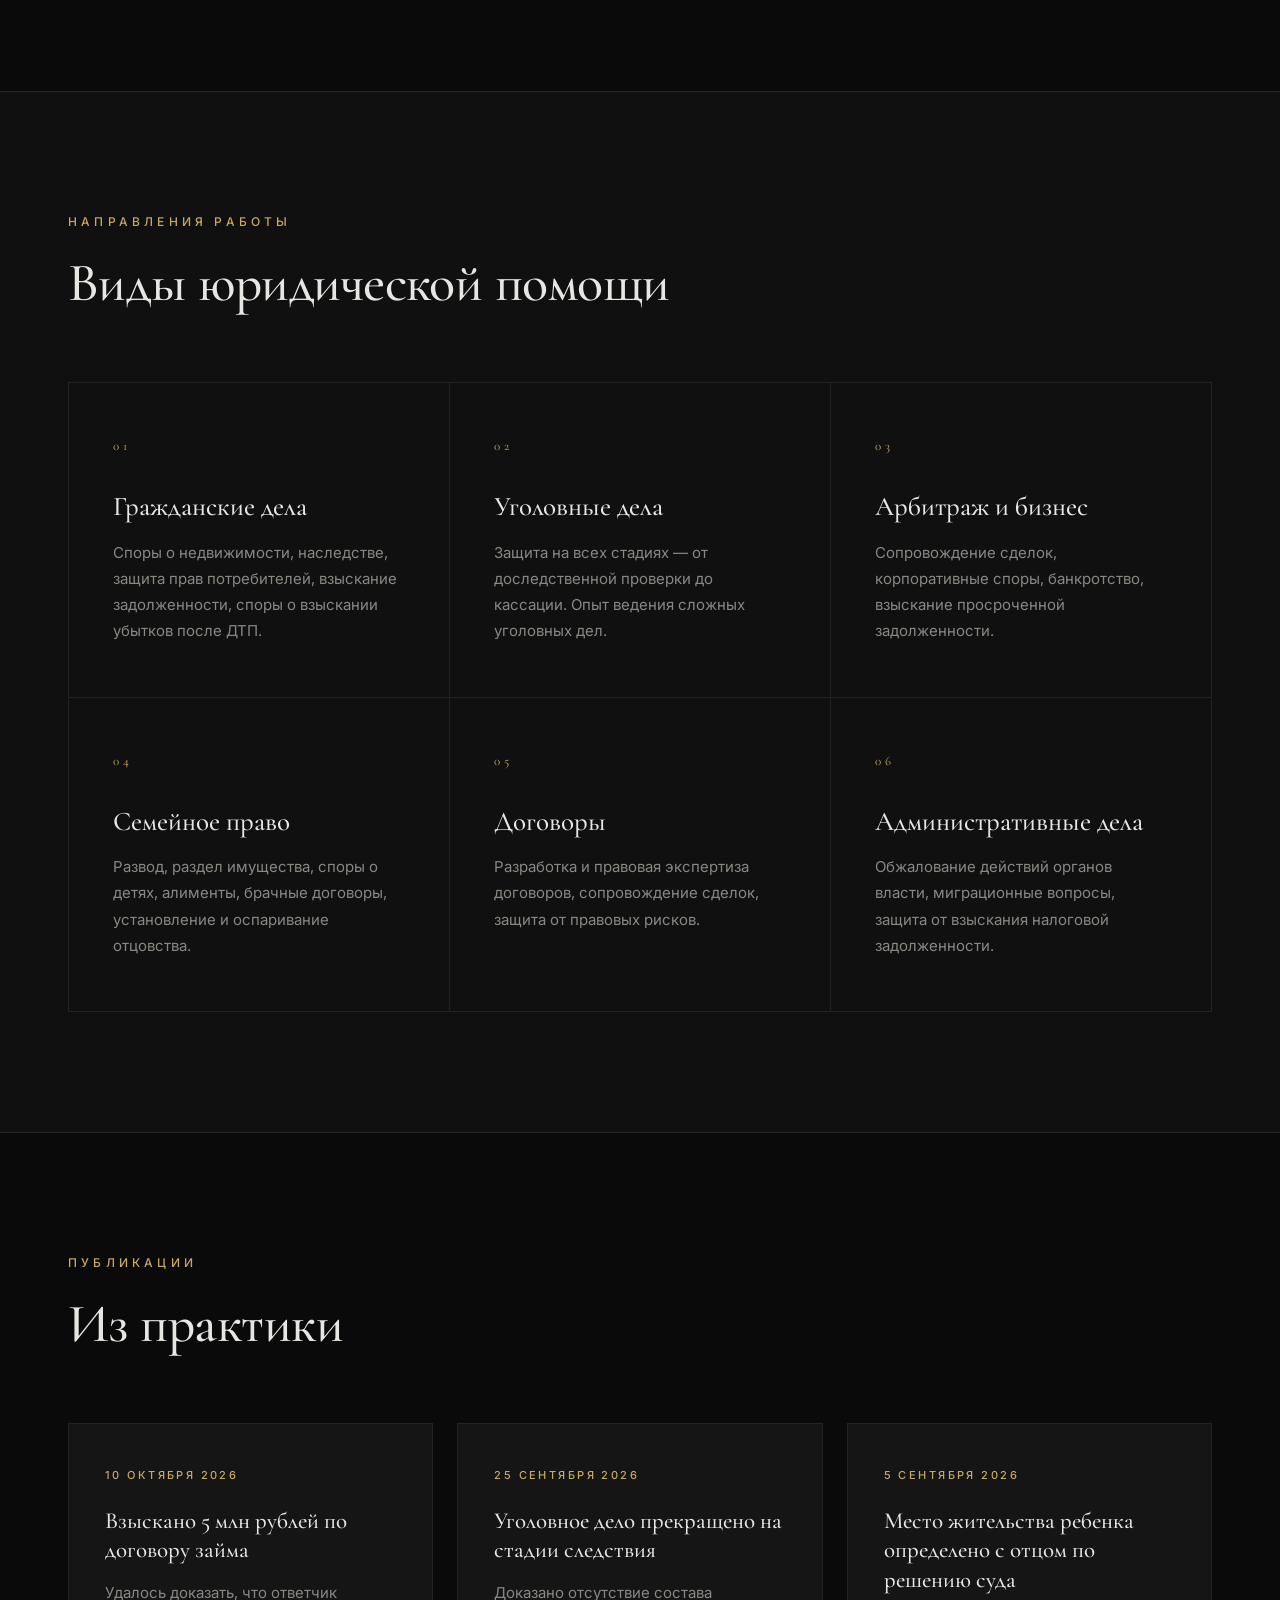
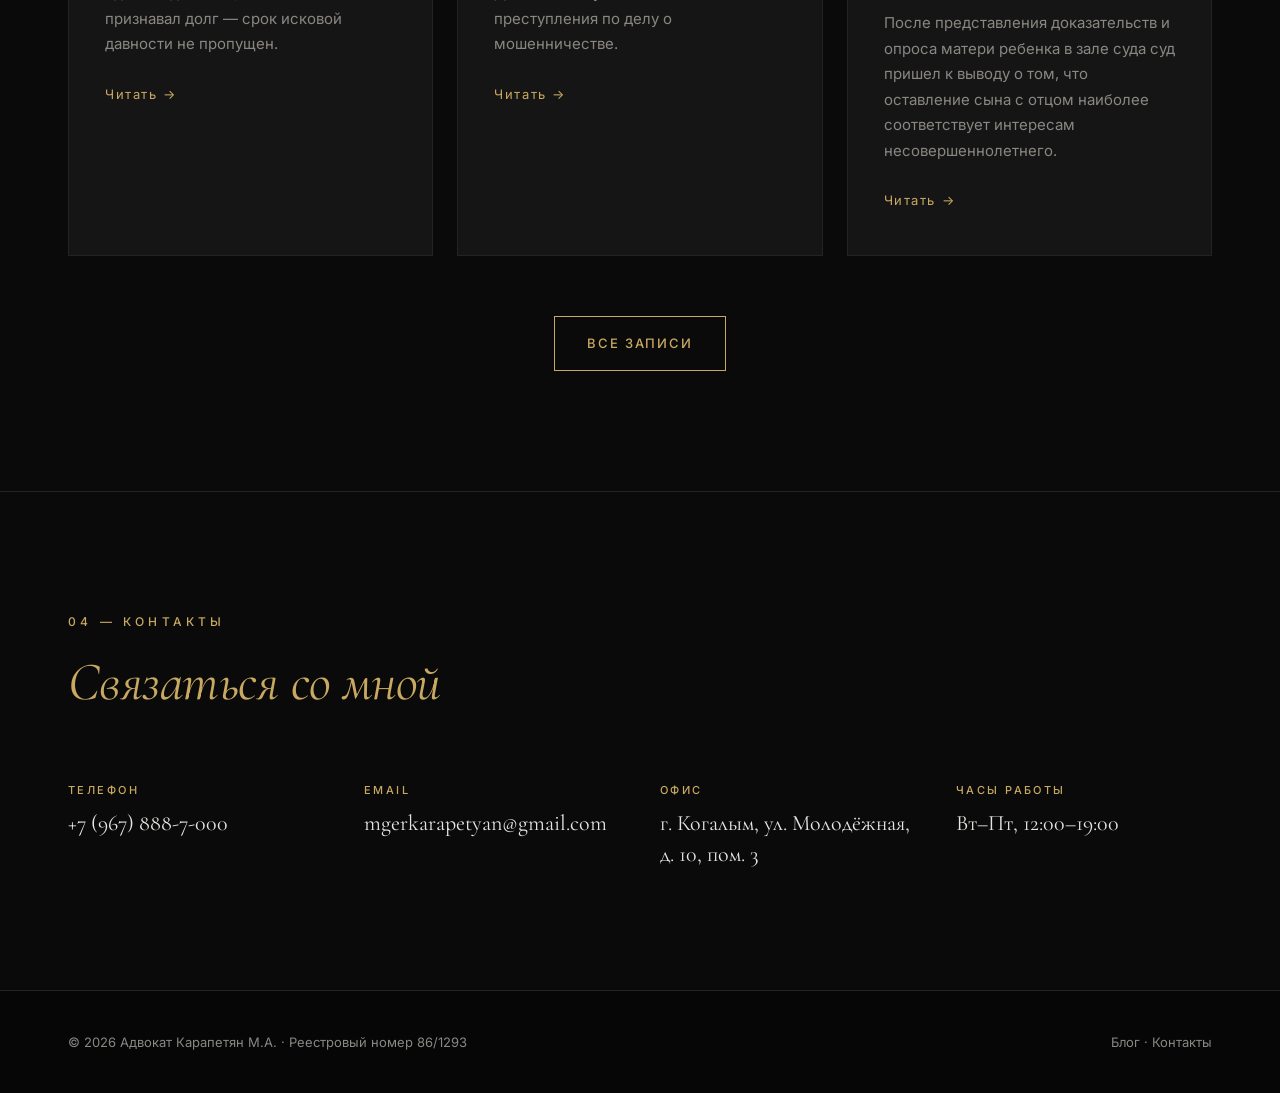
==== commit ea9d47e9: "Update index.html" ====
--- a/index.html
+++ b/index.html
@@ -42,7 +42,7 @@
             <div class="hero-eyebrow">Адвокат · Когалым</div>
             <h1>Карапетян<br><span>Мгер Ашотович</span></h1>
             <p class="hero-subtitle">
-                Защита интересов в гражданском, уголовном и арбитражном процессе.
+                Представление и защита интересов в гражданском, уголовном и арбитражном процессе.
                 Более 7 лет практики, сотни завершённых дел.
             </p>
             <div class="hero-actions">
@@ -52,11 +52,11 @@
         </div>
         <div class="hero-meta">
             <div class="meta-item">
-                <div class="meta-num">7</div>
+                <div class="meta-num">7+</div>
                 <div class="meta-label">лет практики</div>
             </div>
             <div class="meta-item">
-                <div class="meta-num">500+</div>
+                <div class="meta-num">400+</div>
                 <div class="meta-label">дел в работе</div>
             </div>
             <div class="meta-item">
@@ -75,10 +75,11 @@
     <img src="karapetyan1.jpg" alt="Адвокат Карапетян">
             </div>
             <div class="about-text">
-                <span class="section-num">01 — Об адвокате</span>
+                <span class="section-num">Об адвокате</span>
                 <h3>Карапетян Мгер Ашотович</h3>
                 <p>
-                    Адвокат с 7-летним опытом работы. Член Адвокатской палаты Ханты-Мансийского автономного округа — Югры.
+                    Адвокат с 7-летним опытом работы. Член Адвокатской палаты Ханты-Мансийского автономного округа — Югры. 
+                    Более 10 лет юридической практики до получения статуса адвоката.
                     Специализируюсь на защите интересов граждан и бизнеса в гражданском,
                     арбитражном и уголовном процессе.
                 </p>
@@ -114,14 +115,14 @@
 <section class="services" id="services">
     <div class="container">
         <div class="section-head">
-            <span class="section-num">02 — Направления работы</span>
-            <h2 class="section-title">Виды юридической помощи <em>адвоката</em></h2>
+            <span class="section-num">Направления работы</span>
+            <h2 class="section-title">Виды юридической помощи </h2>
         </div>
         <div class="services-grid">
             <div class="service-card">
                 <span class="service-num">01</span>
                 <h3>Гражданские дела</h3>
-                <p>Споры о недвижимости, наследстве, разделе имущества, защита прав потребителей, взыскание задолженности.</p>
+                <p>Споры о недвижимости, наследстве, защита прав потребителей, взыскание задолженности, споры о взыскании убытков после ДТП.</p>
             </div>
             <div class="service-card">
                 <span class="service-num">02</span>
@@ -131,12 +132,12 @@
             <div class="service-card">
                 <span class="service-num">03</span>
                 <h3>Арбитраж и бизнес</h3>
-                <p>Сопровождение сделок, корпоративные споры, банкротство, налоговые консультации для организаций.</p>
+                <p>Сопровождение сделок, корпоративные споры, банкротство, взыскание просроченной задолженности.</p>
             </div>
             <div class="service-card">
                 <span class="service-num">04</span>
                 <h3>Семейное право</h3>
-                <p>Развод, раздел имущества, споры о детях, алименты, брачные договоры, установление отцовства.</p>
+                <p>Развод, раздел имущества, споры о детях, алименты, брачные договоры, установление и оспаривание отцовства.</p>
             </div>
             <div class="service-card">
                 <span class="service-num">05</span>
@@ -146,7 +147,7 @@
             <div class="service-card">
                 <span class="service-num">06</span>
                 <h3>Административные дела</h3>
-                <p>Оспаривание штрафов, обжалование действий органов власти, лишение прав, миграционные вопросы.</p>
+                <p>Обжалование действий органов власти, миграционные вопросы, защита от взыскания налоговой задолженности.</p>
             </div>
         </div>
     </div>
@@ -156,8 +157,8 @@
 <section class="blog" id="blog">
     <div class="container">
         <div class="section-head">
-            <span class="section-num">03 — Публикации</span>
-            <h2 class="section-title">Из <em>практики</em></h2>
+            <span class="section-num">Публикации</span>
+            <h2 class="section-title">Из практики</h2>
         </div>
         <div class="blog-preview">
             <a href="posts/2026-10-10-vzyskanie-dolga.html" class="post-card">
@@ -174,8 +175,8 @@
             </a>
             <a href="posts/2026-09-05-shtraf-gibdd.html" class="post-card">
                 <div class="post-date">5 сентября 2026</div>
-                <h4>Оспорен штраф ГИБДД на 500 000 рублей</h4>
-                <p>Привлечение к административной ответственности признано незаконным.</p>
+                <h4>Место жительства ребенка определено с отцом по решению суда</h4>
+                <p>После представления доказательств и опроса матери ребенка в зале суда суд пришел к выводу о том, что оставление сына с отцом наиболее соответствует интересам несовершеннолетнего.</p>
                 <span class="post-arrow">Читать →</span>
             </a>
         </div>
@@ -190,7 +191,7 @@
     <div class="container">
         <div class="section-head">
             <span class="section-num">04 — Контакты</span>
-            <h2 class="section-title">Связаться <em>со мной</em></h2>
+            <h2 class="section-title"><em>Связаться со мной</em></h2>
         </div>
         <div class="contacts-grid">
             <div class="contact-item">
--- a/style.css
+++ b/style.css
@@ -292,19 +292,10 @@
     align-items: start;
 }
 .about-photo {
-    aspect-ratio: 3/4;
-    background: linear-gradient(135deg, #171717, #0c0c0c);
-    border: 1px solid var(--border);
-    display: grid; place-items: center;
-    position: relative;
-    overflow: hidden;
-}
-.about-photo::before {
-    content: '';
-    position: absolute;
-    inset: 22px;
-    border: 1px solid rgba(201, 169, 97, 0.28);
-    pointer-events: none;
+    width: 100%;
+    height: 100%;
+    object-fit: cover;
+    display: block;
 }
 .about-photo-monogram {
     font-family: var(--serif);
@@ -594,4 +585,4 @@
     .post-card { padding: 32px 26px; }
     .contacts-grid { grid-template-columns: 1fr; gap: 30px; }
     .about-facts { grid-template-columns: 1fr; }
-}+}
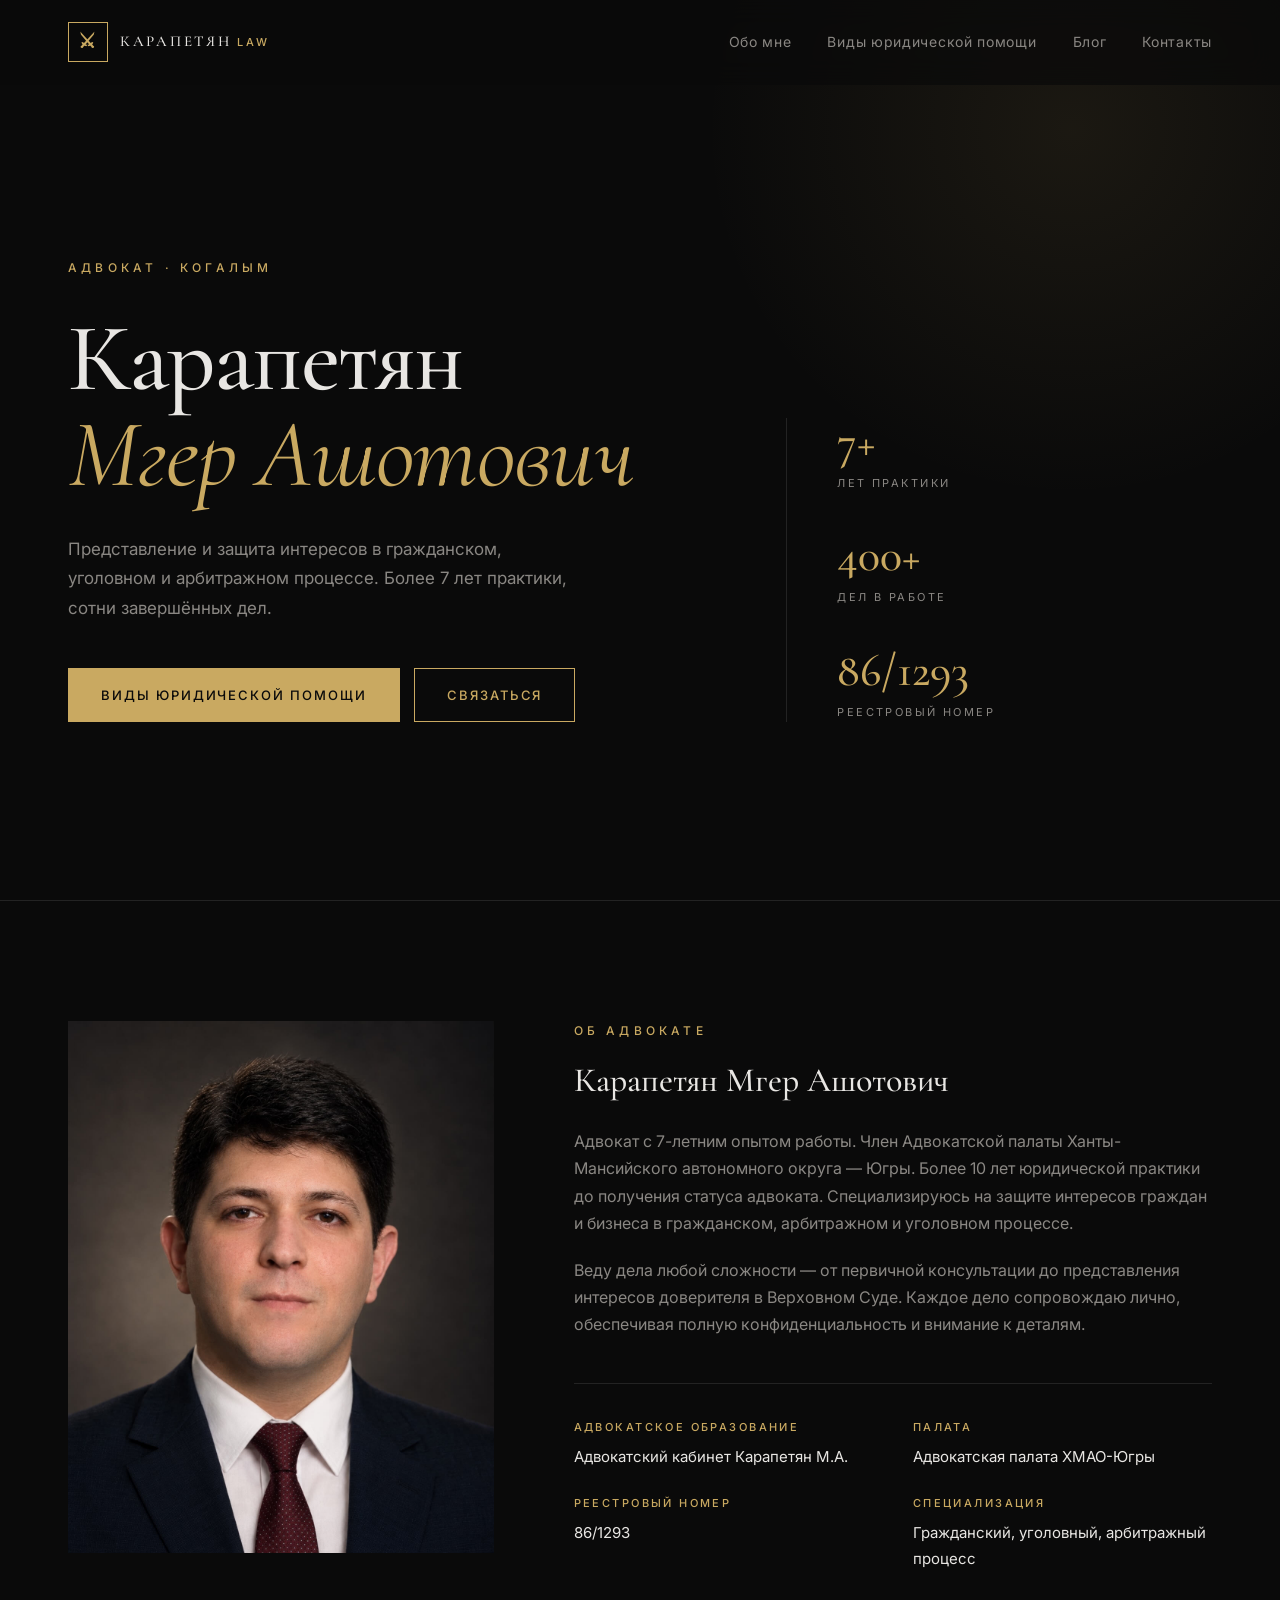
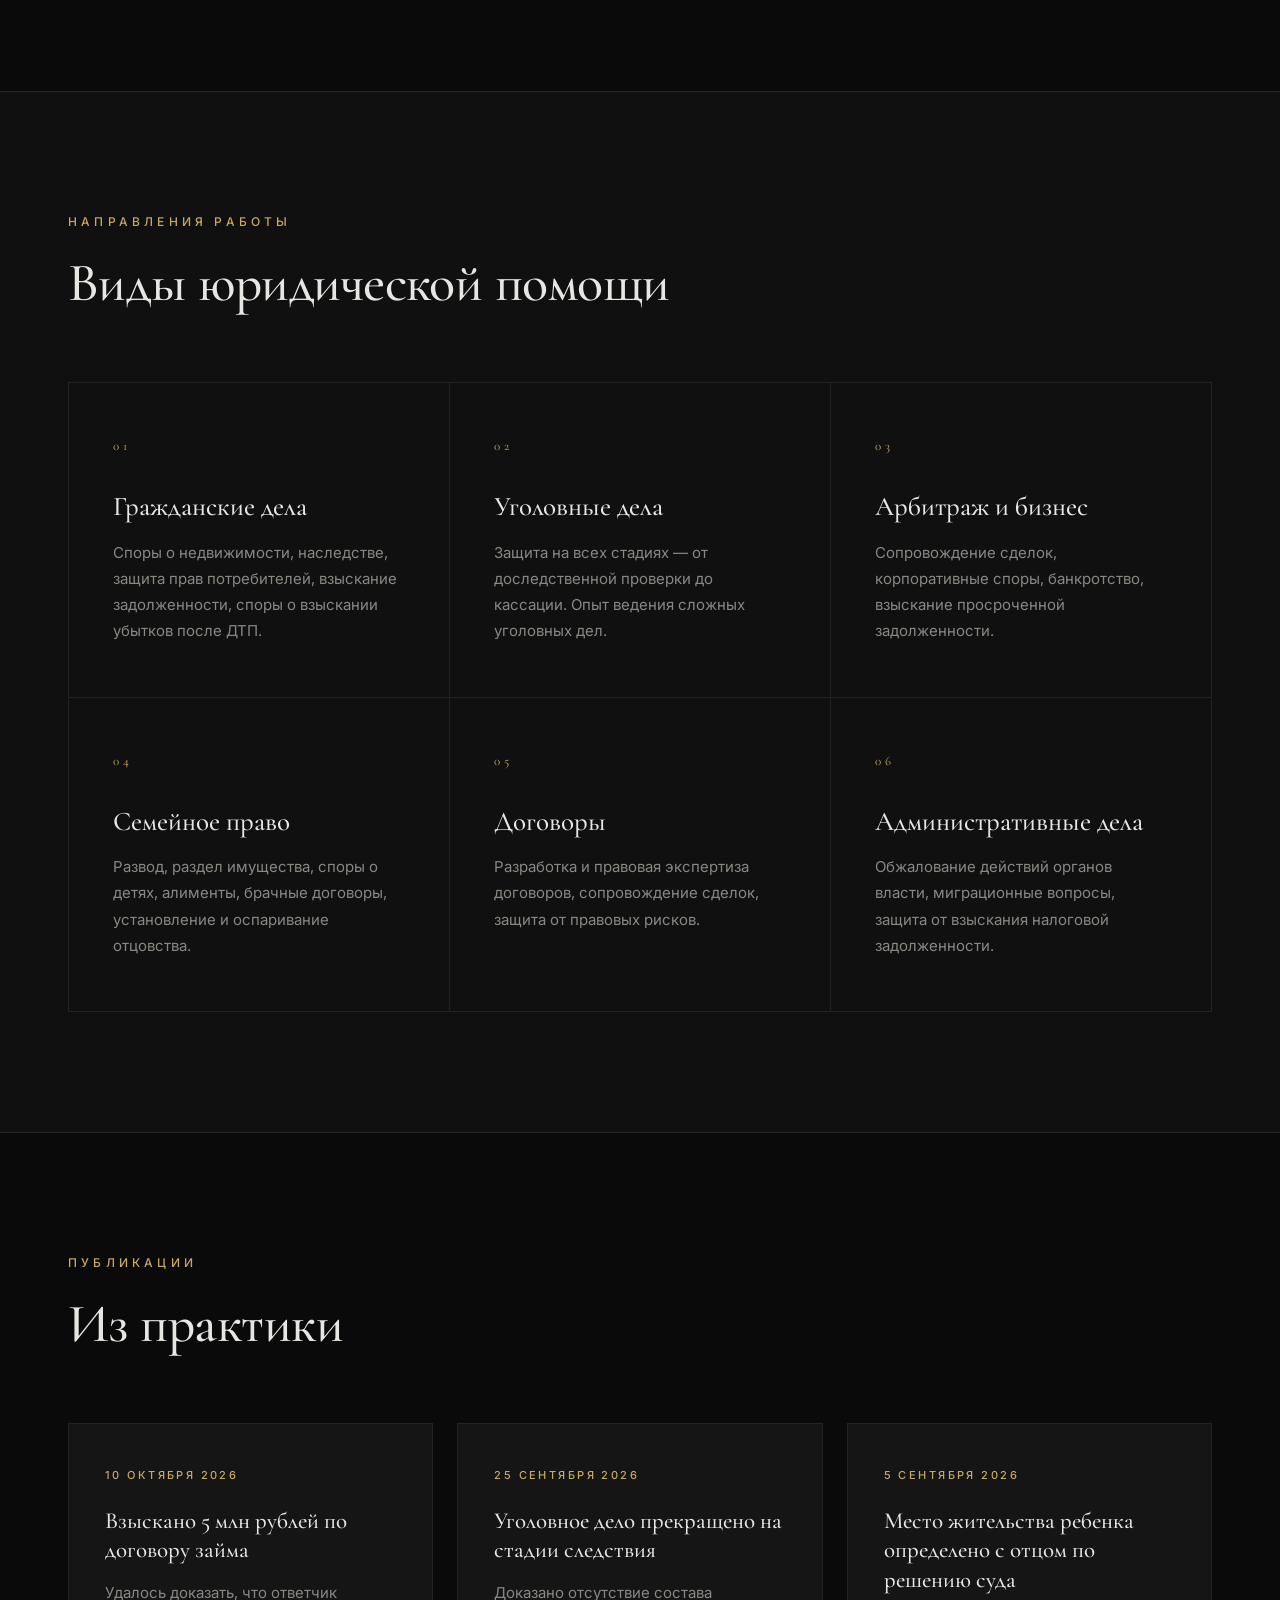
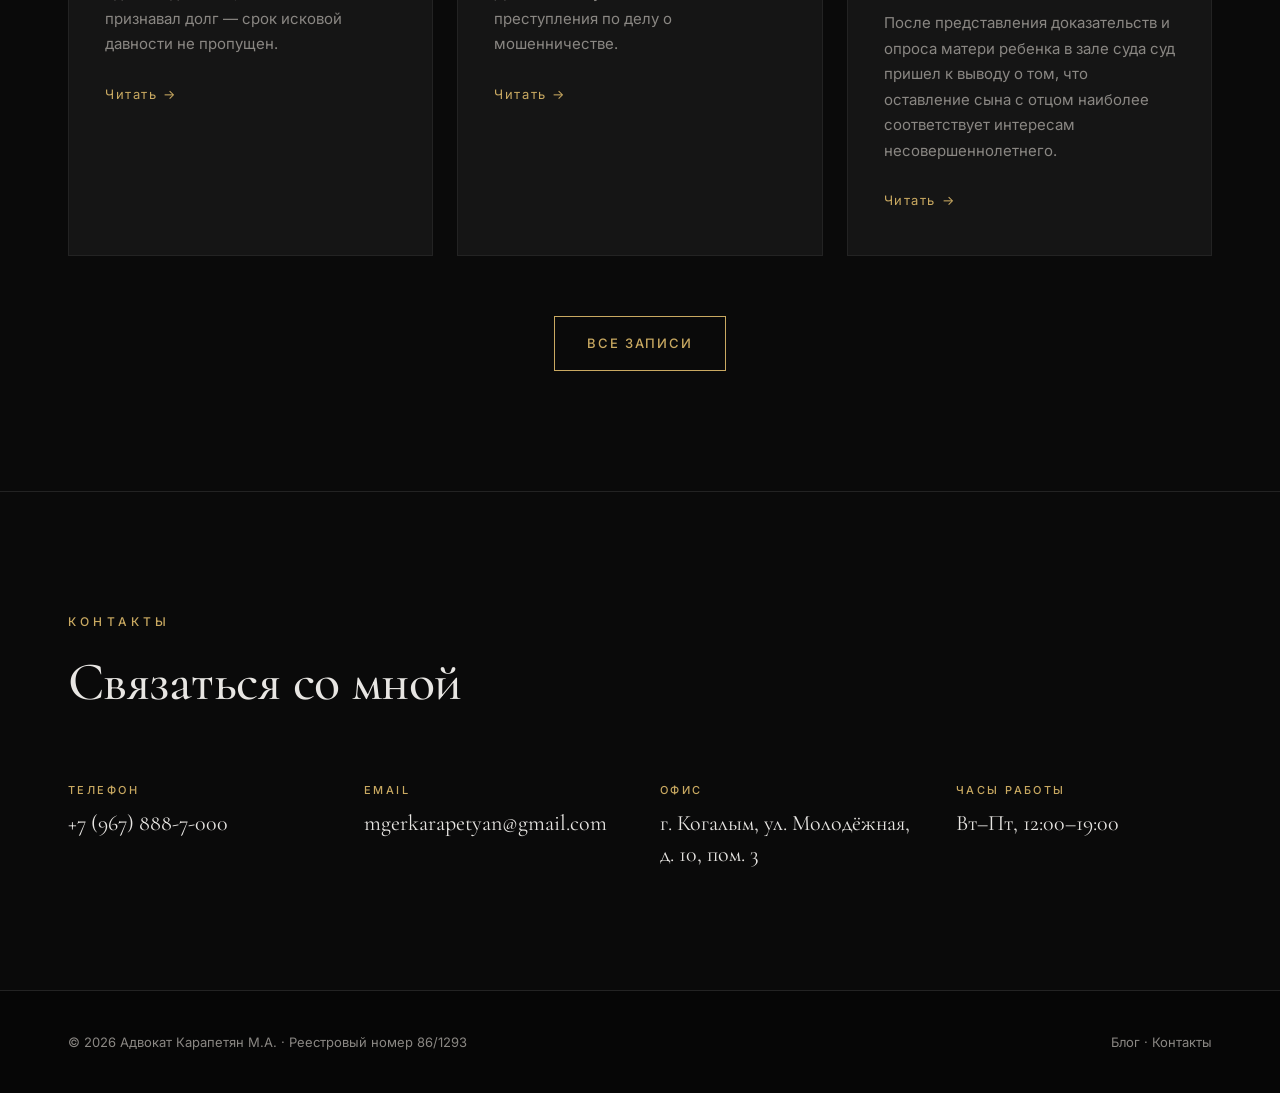
==== commit e656a891: "Update index.html" ====
--- a/index.html
+++ b/index.html
@@ -190,8 +190,8 @@
 <section class="contacts" id="contacts">
     <div class="container">
         <div class="section-head">
-            <span class="section-num">04 — Контакты</span>
-            <h2 class="section-title"><em>Связаться со мной</em></h2>
+            <span class="section-num">Контакты</span>
+            <h2 class="section-title">Связаться со мной</h2>
         </div>
         <div class="contacts-grid">
             <div class="contact-item">
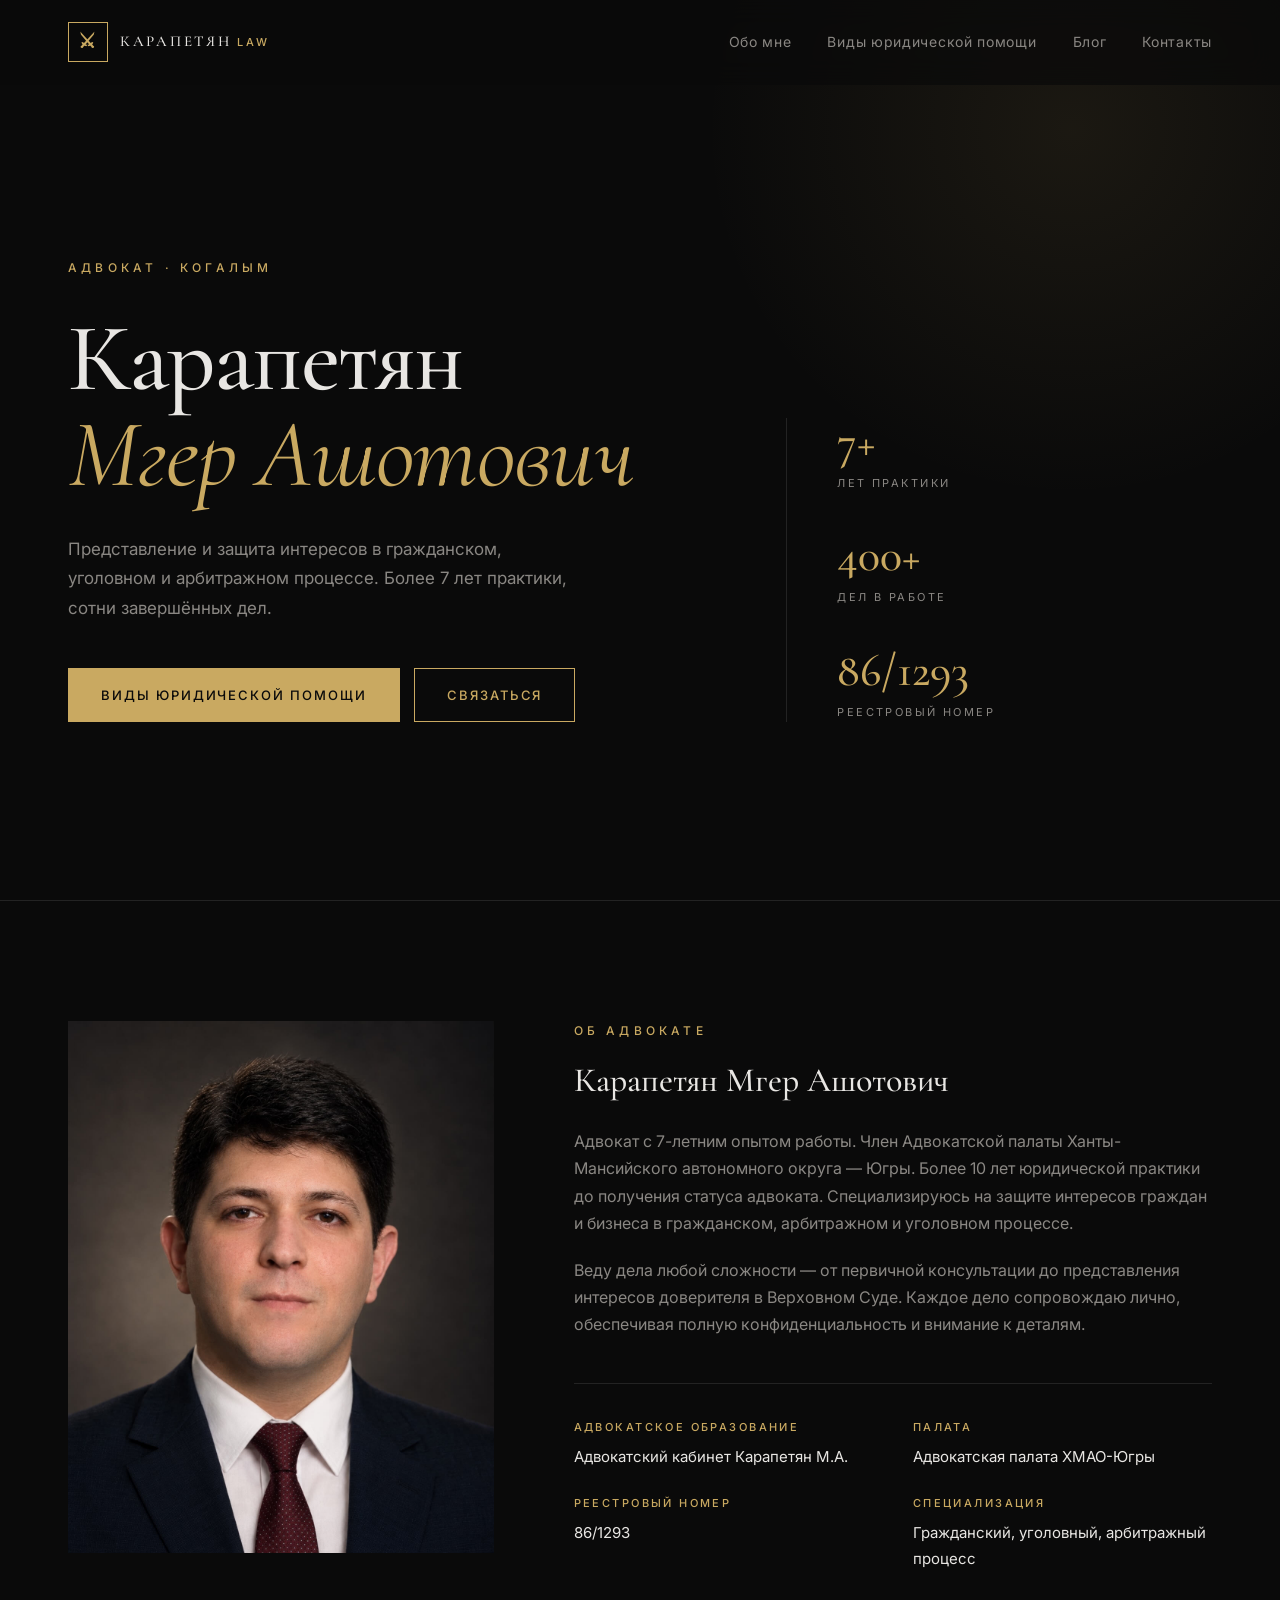
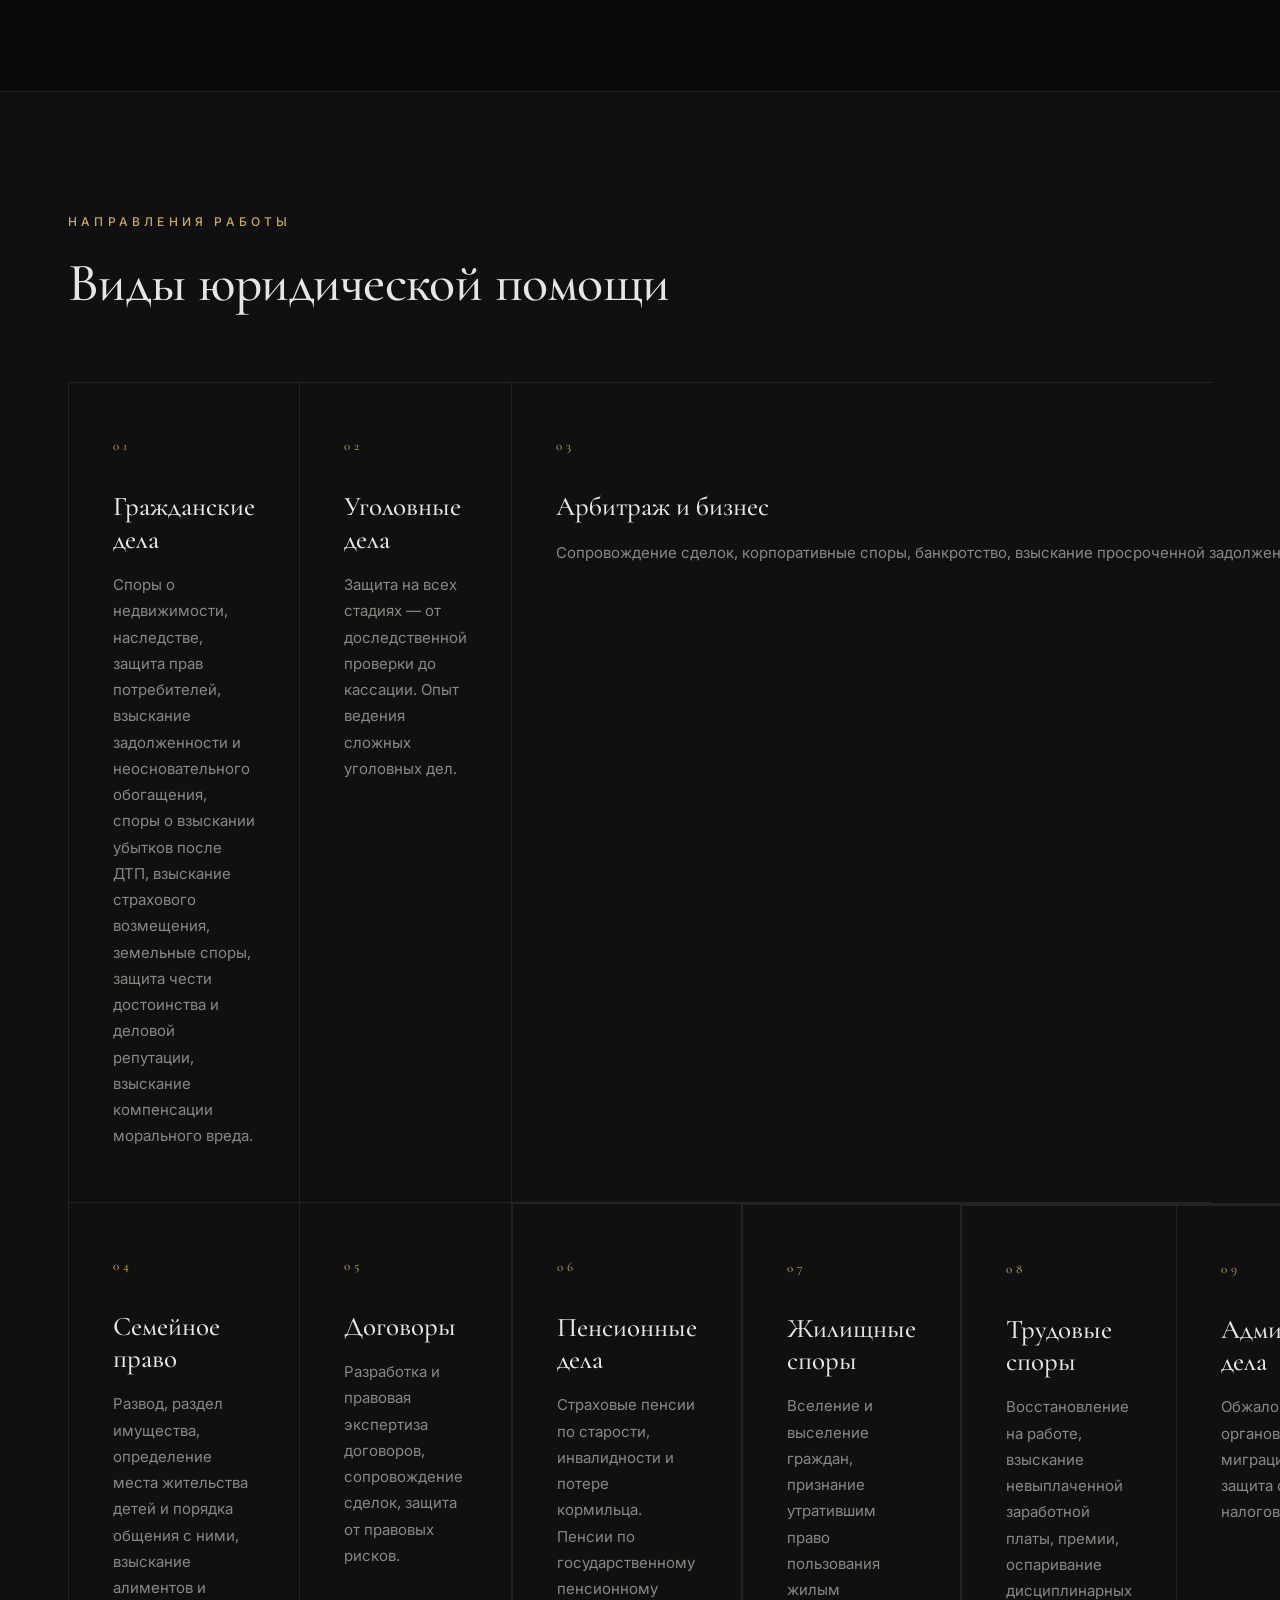
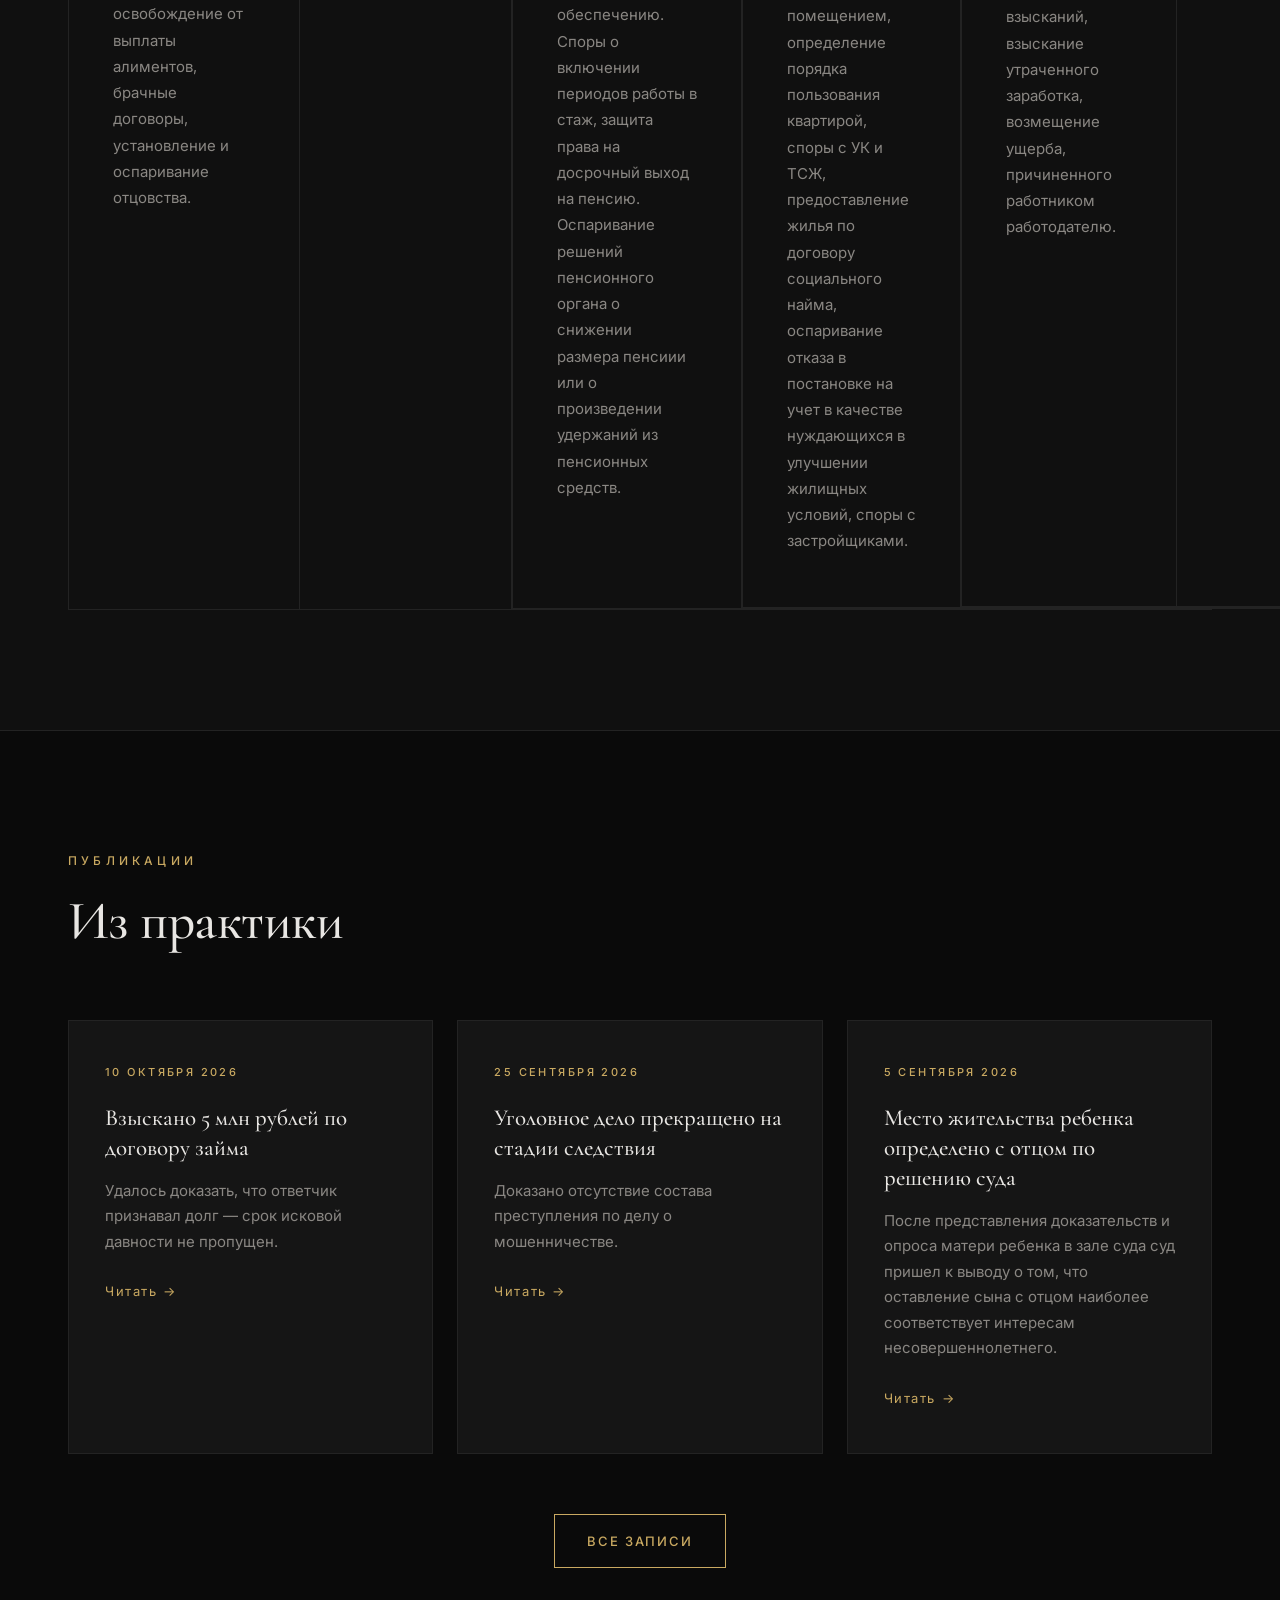
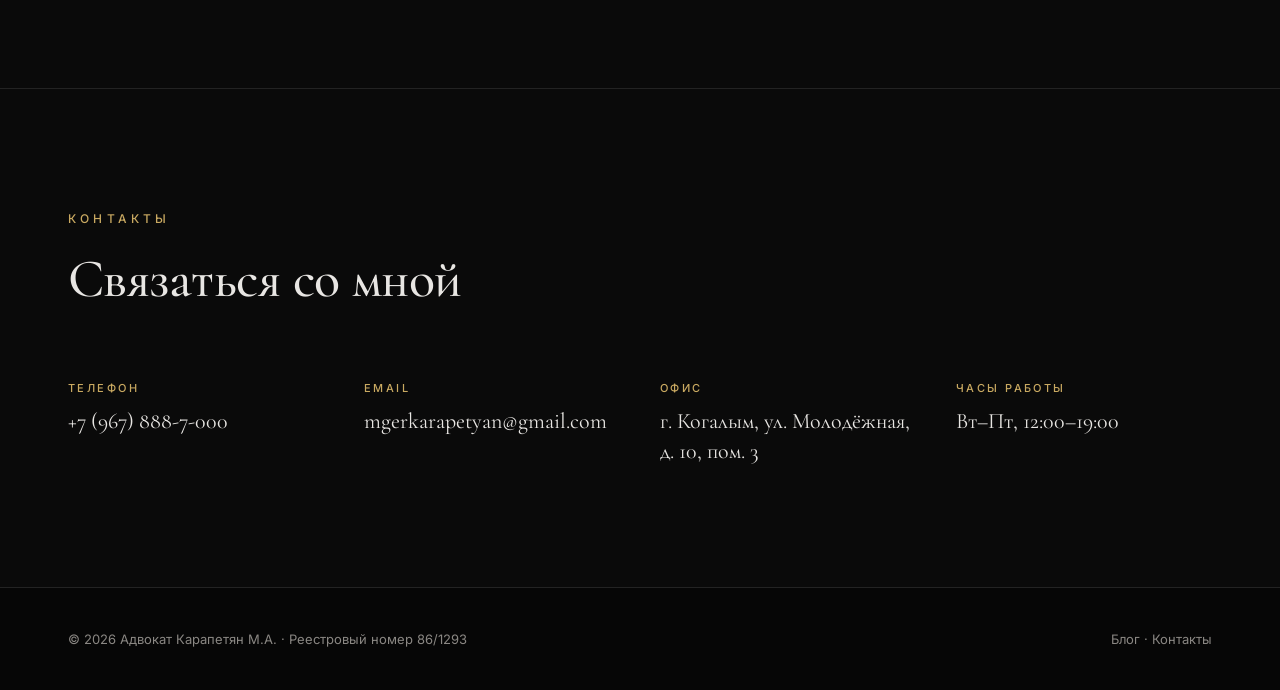
==== commit 4cb794f4: "Update index виды деятельности.html" ====
--- a/index.html
+++ b/index.html
@@ -122,7 +122,8 @@
             <div class="service-card">
                 <span class="service-num">01</span>
                 <h3>Гражданские дела</h3>
-                <p>Споры о недвижимости, наследстве, защита прав потребителей, взыскание задолженности, споры о взыскании убытков после ДТП.</p>
+                <p>Споры о недвижимости, наследстве, защита прав потребителей, взыскание задолженности и неосновательного обогащения, споры о взыскании убытков после ДТП, 
+                    взыскание страхового возмещения, земельные споры, защита чести достоинства и деловой репутации, взыскание компенсации морального вреда.</p>
             </div>
             <div class="service-card">
                 <span class="service-num">02</span>
@@ -137,15 +138,36 @@
             <div class="service-card">
                 <span class="service-num">04</span>
                 <h3>Семейное право</h3>
-                <p>Развод, раздел имущества, споры о детях, алименты, брачные договоры, установление и оспаривание отцовства.</p>
+                <p>Развод, раздел имущества, определение места жительства детей и порядка общения с ними, взыскание алиментов и освобождение от выплаты алиментов, 
+                    брачные договоры, установление и оспаривание отцовства.</p>
             </div>
             <div class="service-card">
                 <span class="service-num">05</span>
                 <h3>Договоры</h3>
                 <p>Разработка и правовая экспертиза договоров, сопровождение сделок, защита от правовых рисков.</p>
-            </div>
+             </div>
+        <div class="services-grid">
             <div class="service-card">
                 <span class="service-num">06</span>
+                <h3>Пенсионные дела</h3>
+                <p>Страховые пенсии по старости, инвалидности и потере кормильца. Пенсии по государственному пенсионному обеспечению. Споры о включении периодов работы в стаж, защита права на досрочный выход на пенсию. 
+                    Оспаривание решений пенсионного органа о снижении размера пенсиии или о произведении удержаний из пенсионных средств.</p>
+             </div>
+        <div class="services-grid">
+            <div class="service-card">
+                <span class="service-num">07</span>
+                <h3>Жилищные споры</h3>
+                <p>Вселение и выселение граждан, признание утратившим право пользования жилым помещением, определение порядка пользования квартирой, споры с УК и ТСЖ, 
+                    предоставление жилья по договору социального найма, оспаривание отказа в постановке на учет в качестве нуждающихся в улучшении жилищных условий, споры с застройщиками.</p>
+                 </div>
+        <div class="services-grid">
+            <div class="service-card">
+                <span class="service-num">08</span>
+                <h3>Трудовые споры</h3>
+                <p>Восстановление на работе, взыскание невыплаченной заработной платы, премии, оспаривание дисциплинарных взысканий, взыскание утраченного заработка, возмещение ущерба, причиненного работником работодателю.</p>
+            </div>
+            <div class="service-card">
+                <span class="service-num">09</span>
                 <h3>Административные дела</h3>
                 <p>Обжалование действий органов власти, миграционные вопросы, защита от взыскания налоговой задолженности.</p>
             </div>
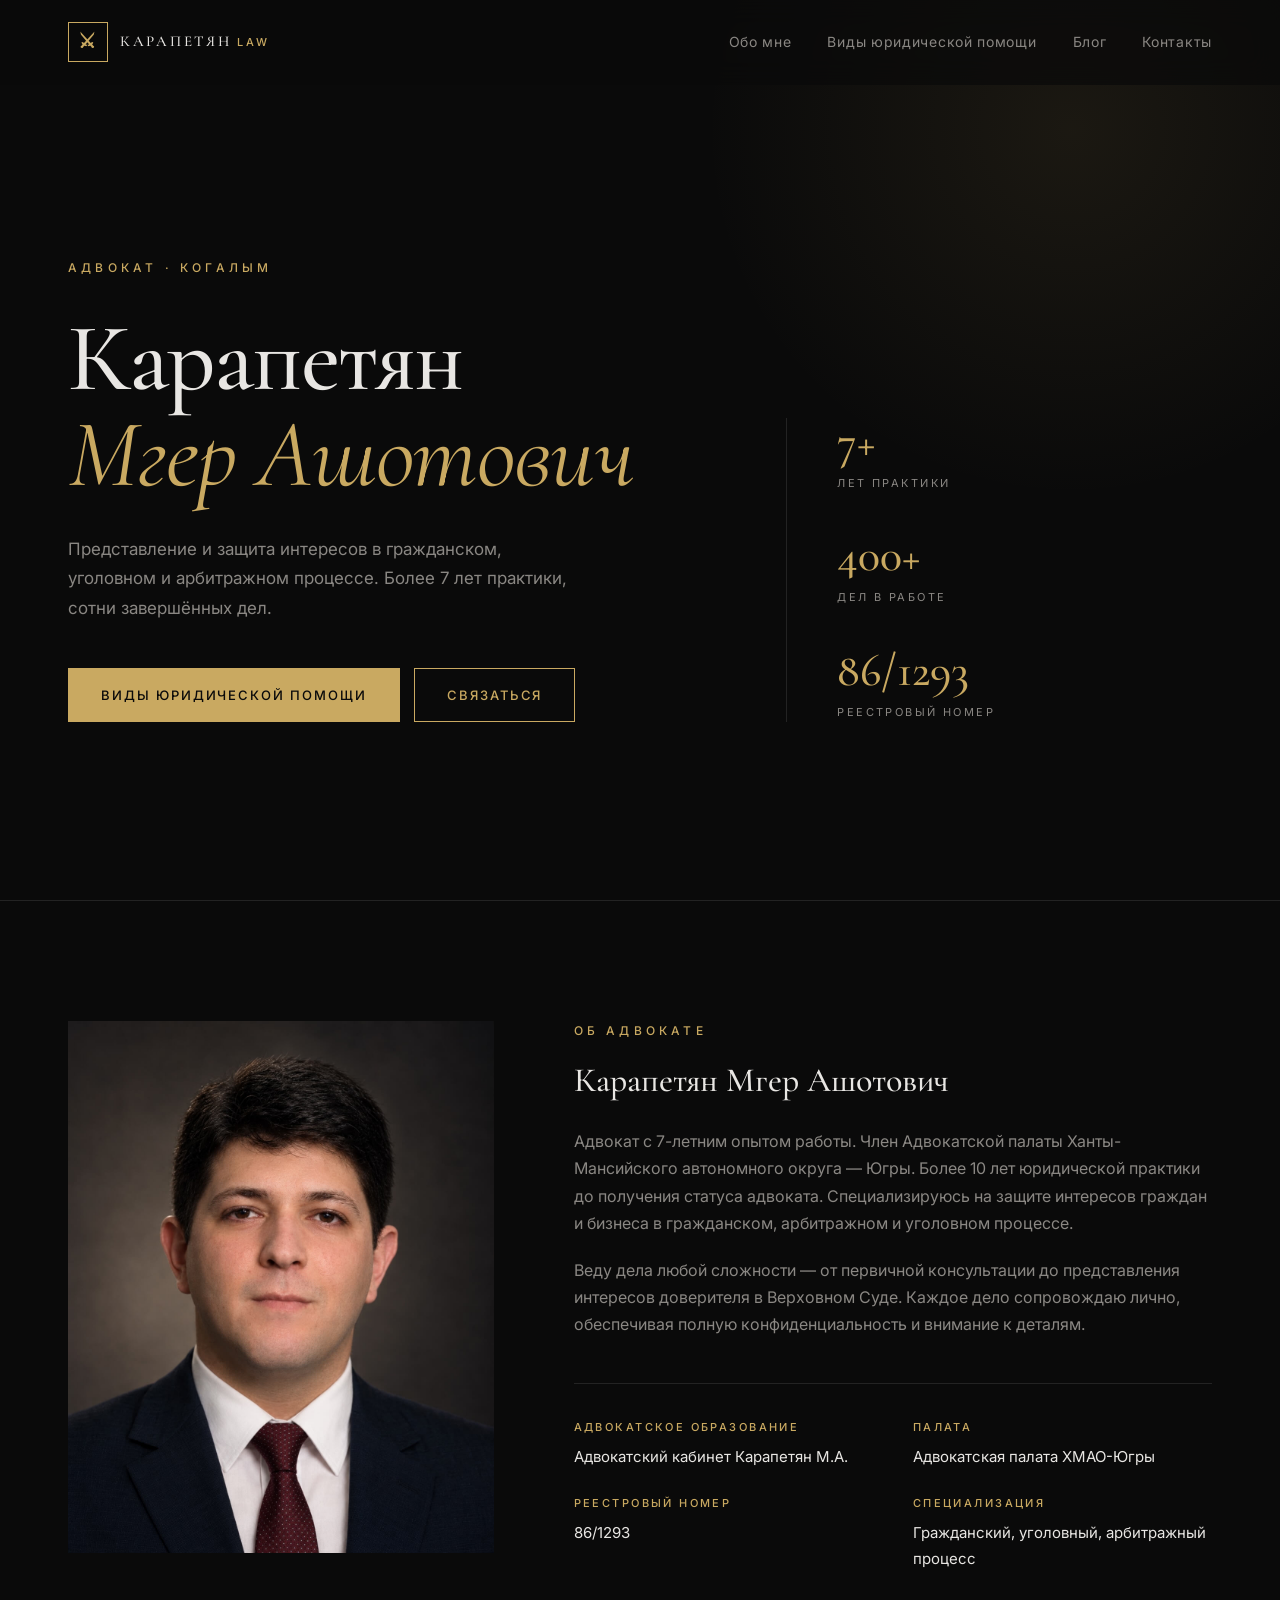
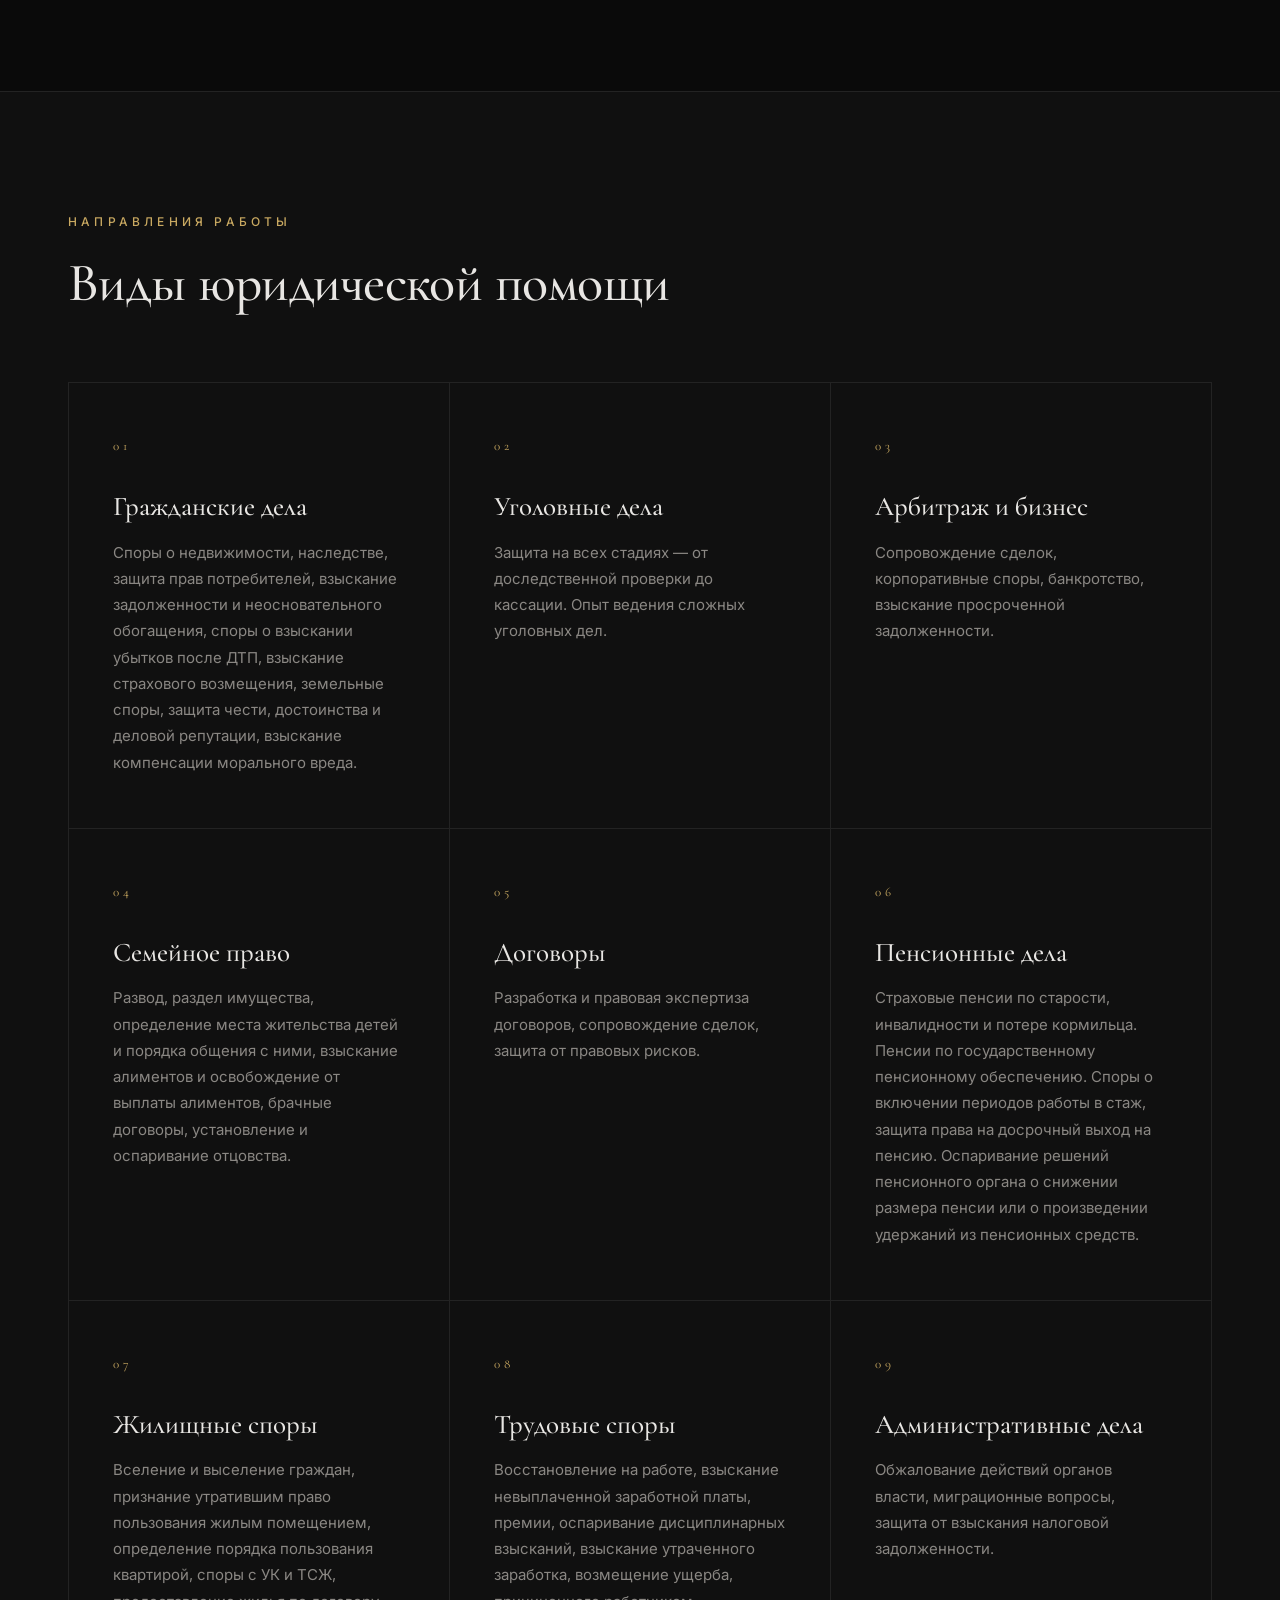
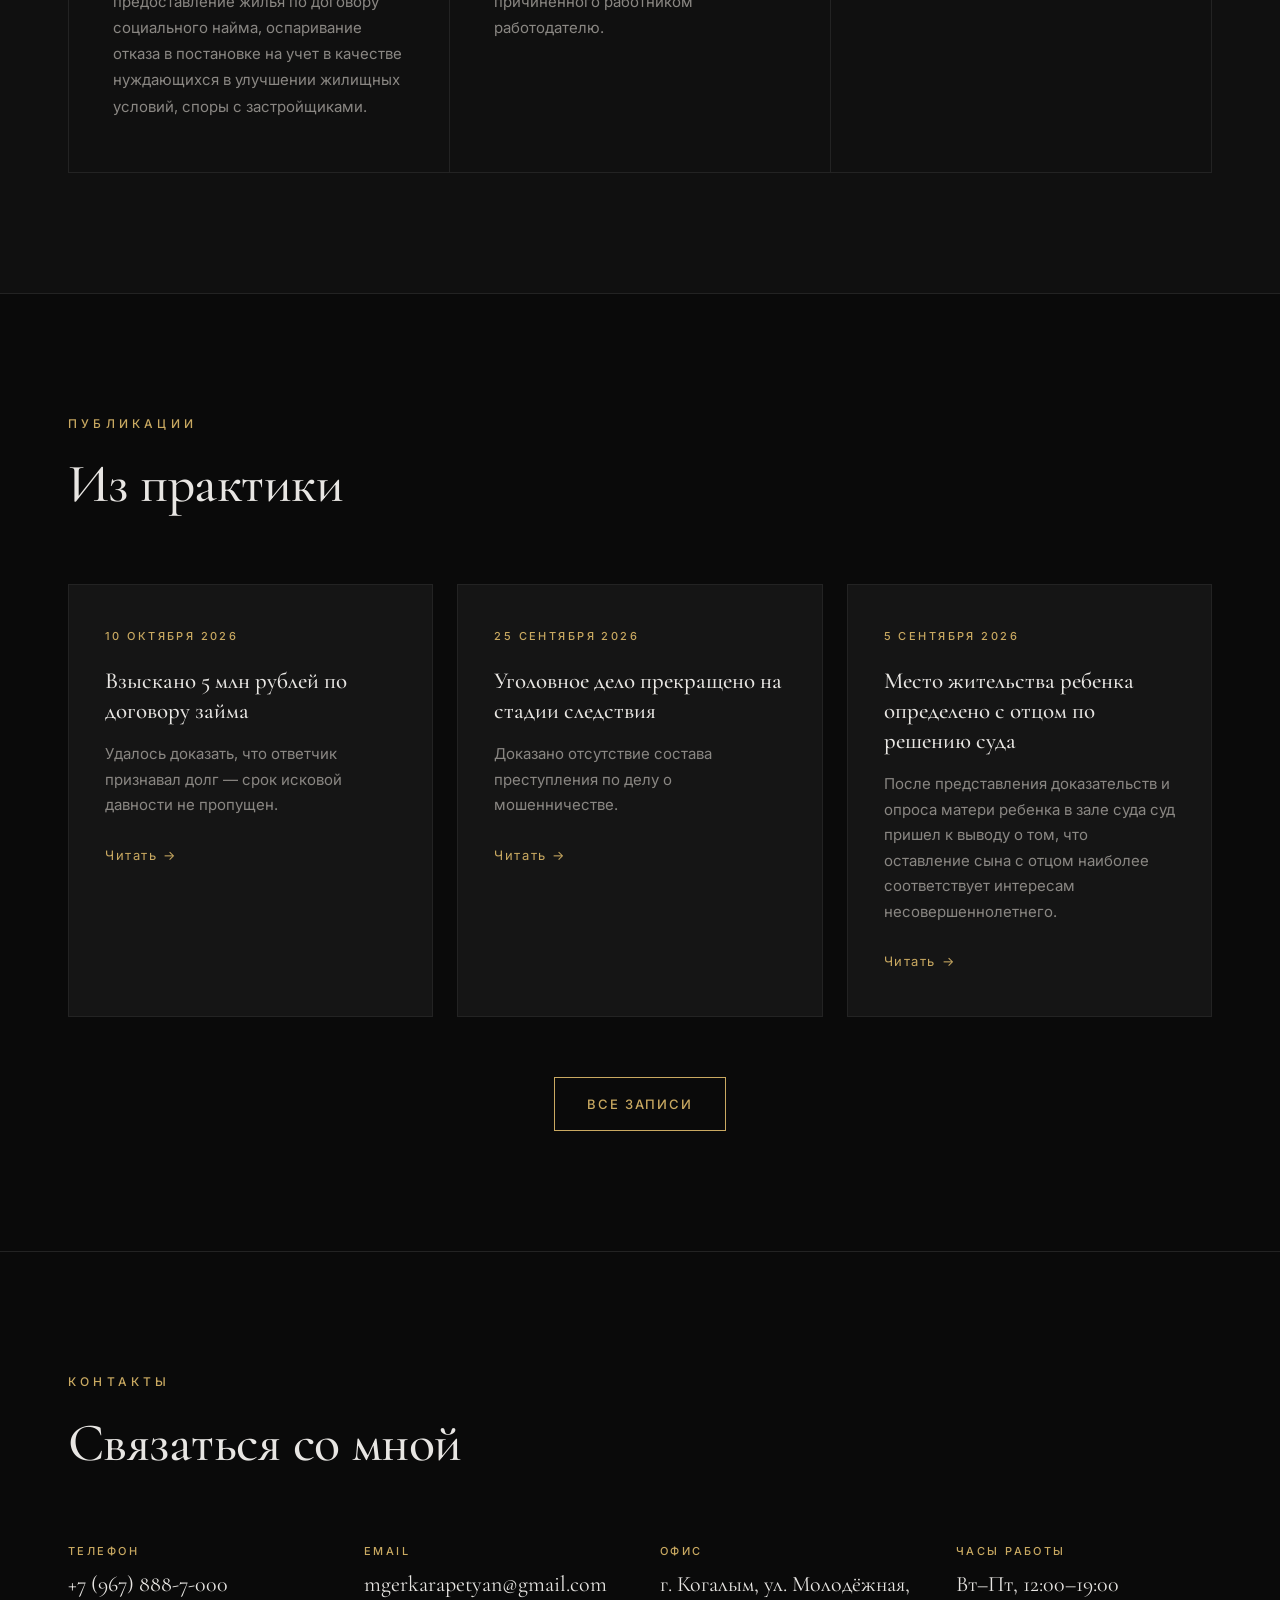
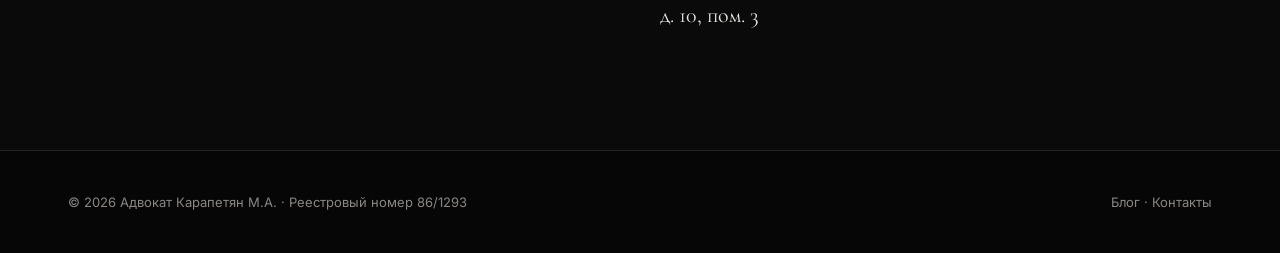
==== commit 5d76734c: "Update index.html" ====
--- a/index.html
+++ b/index.html
@@ -116,14 +116,13 @@
     <div class="container">
         <div class="section-head">
             <span class="section-num">Направления работы</span>
-            <h2 class="section-title">Виды юридической помощи </h2>
+            <h2 class="section-title">Виды юридической помощи</h2>
         </div>
         <div class="services-grid">
             <div class="service-card">
                 <span class="service-num">01</span>
                 <h3>Гражданские дела</h3>
-                <p>Споры о недвижимости, наследстве, защита прав потребителей, взыскание задолженности и неосновательного обогащения, споры о взыскании убытков после ДТП, 
-                    взыскание страхового возмещения, земельные споры, защита чести достоинства и деловой репутации, взыскание компенсации морального вреда.</p>
+                <p>Споры о недвижимости, наследстве, защита прав потребителей, взыскание задолженности и неосновательного обогащения, споры о взыскании убытков после ДТП, взыскание страхового возмещения, земельные споры, защита чести, достоинства и деловой репутации, взыскание компенсации морального вреда.</p>
             </div>
             <div class="service-card">
                 <span class="service-num">02</span>
@@ -138,29 +137,23 @@
             <div class="service-card">
                 <span class="service-num">04</span>
                 <h3>Семейное право</h3>
-                <p>Развод, раздел имущества, определение места жительства детей и порядка общения с ними, взыскание алиментов и освобождение от выплаты алиментов, 
-                    брачные договоры, установление и оспаривание отцовства.</p>
+                <p>Развод, раздел имущества, определение места жительства детей и порядка общения с ними, взыскание алиментов и освобождение от выплаты алиментов, брачные договоры, установление и оспаривание отцовства.</p>
             </div>
             <div class="service-card">
                 <span class="service-num">05</span>
                 <h3>Договоры</h3>
                 <p>Разработка и правовая экспертиза договоров, сопровождение сделок, защита от правовых рисков.</p>
-             </div>
-        <div class="services-grid">
+            </div>
             <div class="service-card">
                 <span class="service-num">06</span>
                 <h3>Пенсионные дела</h3>
-                <p>Страховые пенсии по старости, инвалидности и потере кормильца. Пенсии по государственному пенсионному обеспечению. Споры о включении периодов работы в стаж, защита права на досрочный выход на пенсию. 
-                    Оспаривание решений пенсионного органа о снижении размера пенсиии или о произведении удержаний из пенсионных средств.</p>
-             </div>
-        <div class="services-grid">
+                <p>Страховые пенсии по старости, инвалидности и потере кормильца. Пенсии по государственному пенсионному обеспечению. Споры о включении периодов работы в стаж, защита права на досрочный выход на пенсию. Оспаривание решений пенсионного органа о снижении размера пенсии или о произведении удержаний из пенсионных средств.</p>
+            </div>
             <div class="service-card">
                 <span class="service-num">07</span>
                 <h3>Жилищные споры</h3>
-                <p>Вселение и выселение граждан, признание утратившим право пользования жилым помещением, определение порядка пользования квартирой, споры с УК и ТСЖ, 
-                    предоставление жилья по договору социального найма, оспаривание отказа в постановке на учет в качестве нуждающихся в улучшении жилищных условий, споры с застройщиками.</p>
-                 </div>
-        <div class="services-grid">
+                <p>Вселение и выселение граждан, признание утратившим право пользования жилым помещением, определение порядка пользования квартирой, споры с УК и ТСЖ, предоставление жилья по договору социального найма, оспаривание отказа в постановке на учет в качестве нуждающихся в улучшении жилищных условий, споры с застройщиками.</p>
+            </div>
             <div class="service-card">
                 <span class="service-num">08</span>
                 <h3>Трудовые споры</h3>
